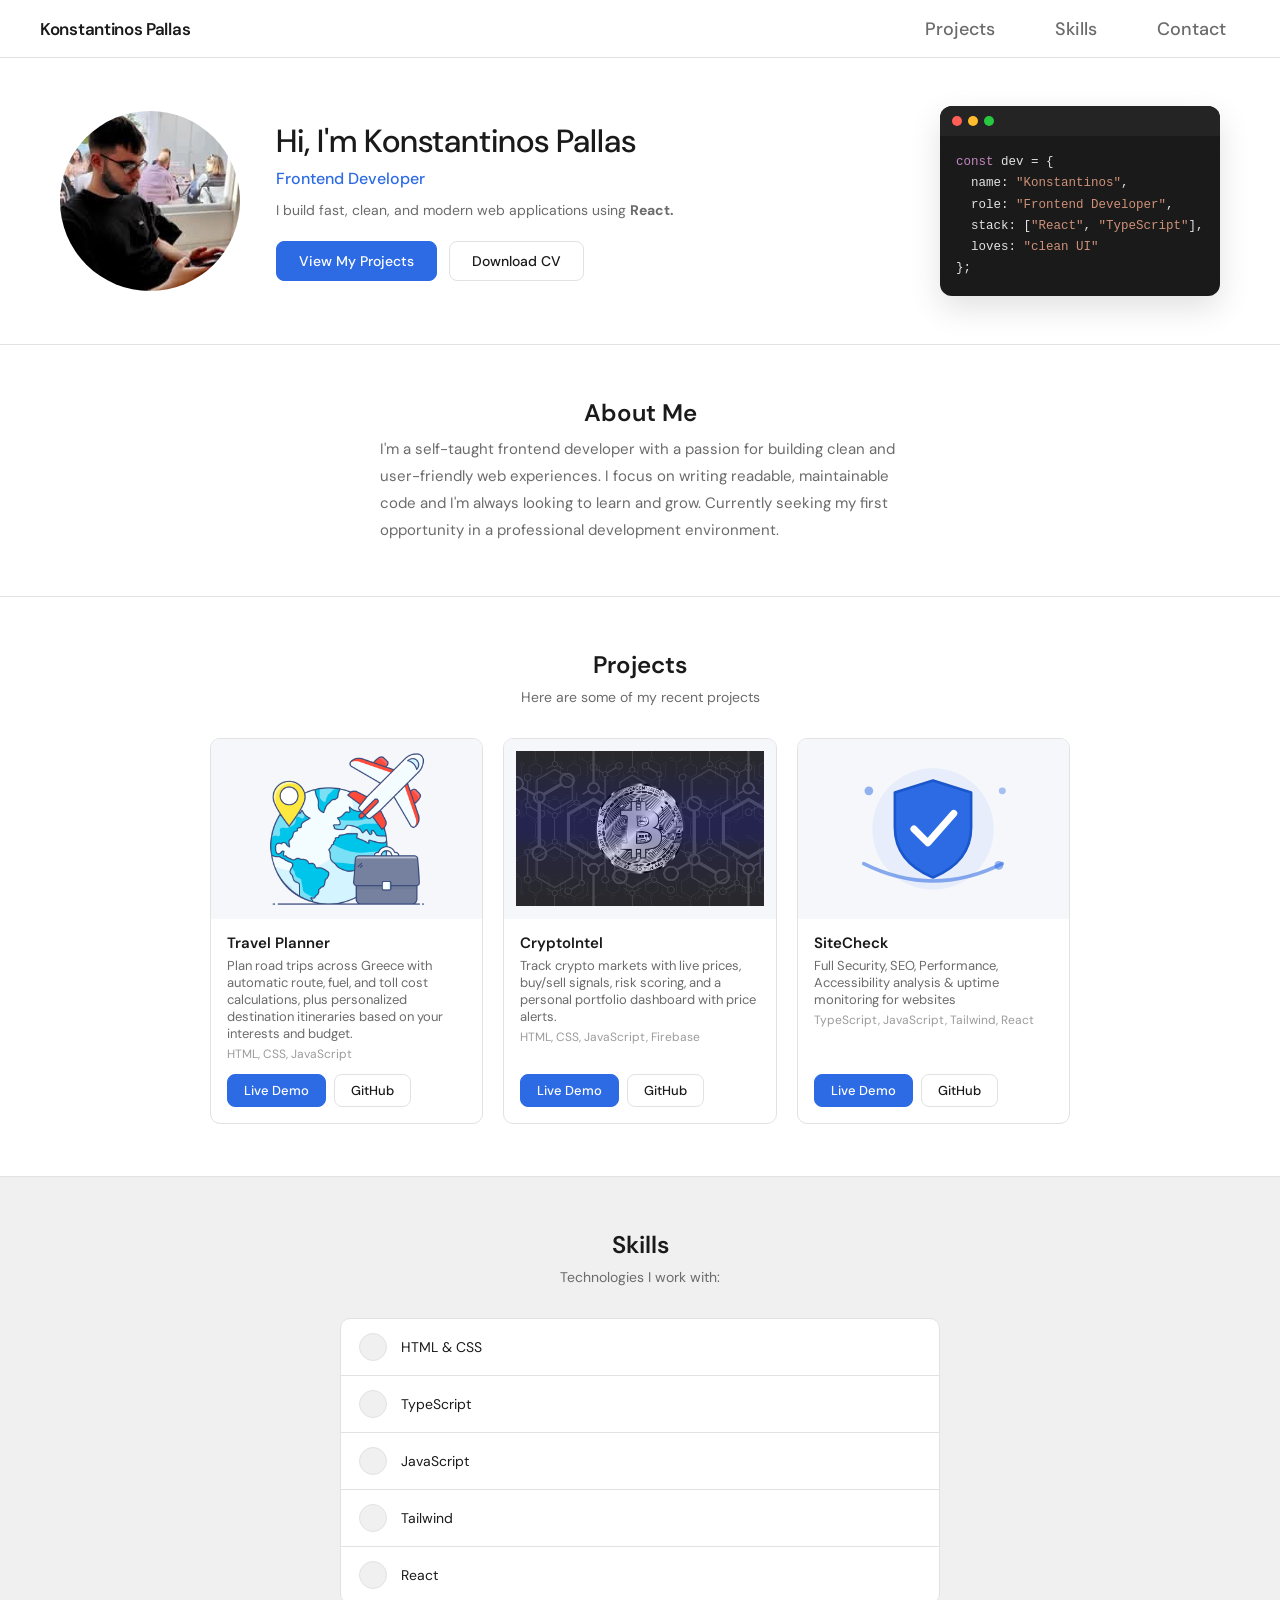
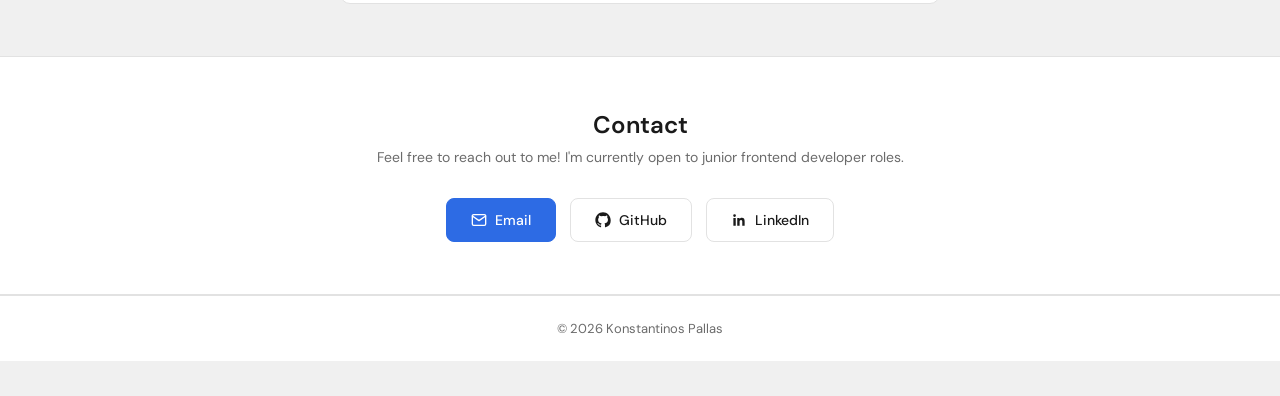
==== public/index.html @ 5efb4dac "Fill empty hero space, add contact icons, and polish copy - Add a decorative code-snippet card to ba" ====
<!DOCTYPE html>
<html lang="en">
<head>
    <meta charset="UTF-8">
    <meta name="viewport" content="width=device-width, initial-scale=1.0">
    <title>My Portfolio</title>
    <link rel="icon" type="image/png" href="favicon.png">
    <!-- Google tag (gtag.js) -->
    <script async src="https://www.googletagmanager.com/gtag/js?id=G-DTH28MSZ29"></script>
    <script>
      window.dataLayer = window.dataLayer || [];
      function gtag(){dataLayer.push(arguments);}
      gtag('js', new Date());
      gtag('config', 'G-DTH28MSZ29');
    </script>
    <link rel="preconnect" href="https://fonts.googleapis.com">
    <link href="https://fonts.googleapis.com/css2?family=DM+Sans:wght@400;500;600&display=swap" rel="stylesheet">
    <link rel="stylesheet" href="style.css" />
</head>
<body>

<nav>
    <div class="logo">Konstantinos Pallas</div>
    <ul>
        <li><a href="#projects">Projects</a></li>
        <li><a href="#skills">Skills</a></li>
        <li><a href="#contact">Contact</a></li>
    </ul>
</nav>

<div class="hero">
    
     <img src="profile.jpg" class="hero-avatar" alt="Konstantinos Pallas" style="object-fit: cover;">
    <div class="hero-text">
        <h1>Hi, I'm Konstantinos Pallas</h1>
        <p class="hero-role">Frontend Developer</p>
        <p class="hero-bio">I build fast, clean, and modern web applications using <strong>React.</strong></p>
        <div class="hero-btns">
            <a href="#projects" class="btn btn-primary">View My Projects</a>
            <a href="cv.html" target="_blank" class="btn btn-outline">Download CV</a>
        </div>
    </div>
    <div class="hero-decor">
        <div class="code-card">
            <div class="code-card-header">
                <span class="code-dot red"></span>
                <span class="code-dot yellow"></span>
                <span class="code-dot green"></span>
            </div>
            <pre class="code-card-body"><code><span class="tok-kw">const</span> dev = {
  name: <span class="tok-str">"Konstantinos"</span>,
  role: <span class="tok-str">"Frontend Developer"</span>,
  stack: [<span class="tok-str">"React"</span>, <span class="tok-str">"TypeScript"</span>],
  loves: <span class="tok-str">"clean UI"</span>
};</code></pre>
        </div>
    </div>
</div>

<section id="about">
    <h2>About Me</h2>
    <p>I'm a self-taught frontend developer with a passion for building clean and user-friendly web experiences. I focus on writing readable, maintainable code and I'm always looking to learn and grow. Currently seeking my first opportunity in a professional development environment.</p>
</section>

<section id="projects">
    <h2>Projects</h2>
    <p class="section-sub">Here are some of my recent projects</p>
    <div class="projects-grid">

        <div class="project-card">
            <img src="travel-planner.png" alt="Travel Planner" class="project-thumb">
            <div class="project-body">
                <h3>Travel Planner</h3>
                <p>Plan road trips across Greece with automatic route, fuel, and toll cost calculations, plus personalized destination itineraries based on your interests and budget.</p>
                <span>HTML, CSS, JavaScript</span>
                <div class="project-btns">
                    <a href="https://greek-travel-planner.netlify.app/" target="_blank" class="btn btn-primary">Live Demo</a>
                    <a href="https://github.com/Kostaspallas12/Greek-Travel-Planner" target="_blank" class="btn btn-outline">GitHub</a>
                </div>
            </div>
        </div>

        <div class="project-card">
            <img src="cryptoapp.jpg" alt="CryptoIntel" class="project-thumb">
            <div class="project-body">
                <h3>CryptoIntel</h3>
                <p>Track crypto markets with live prices, buy/sell signals, risk scoring, and a personal portfolio dashboard with price alerts.</p>
                <span>HTML, CSS, JavaScript, Firebase</span>
                <div class="project-btns">
                    <a href="https://cryptointel1.firebaseapp.com/" target="_blank" class="btn btn-primary">Live Demo</a>
                    <a href="https://github.com/Kostaspallas12/cryptoapp" target="_blank" class="btn btn-outline">GitHub</a>
                </div>
            </div>
        </div>

        <div class="project-card">
            <img src="sitecheck.svg" alt="SiteCheck" class="project-thumb">
            <div class="project-body">
                <h3>SiteCheck</h3>
                <p>Full Security, SEO, Performance, Accessibility analysis & uptime monitoring for websites</p>
                <span>TypeScript, JavaScript, Tailwind, React</span>
                <div class="project-btns">
                    <a href="https://sitecheck-gr-production.up.railway.app/" target="_blank" class="btn btn-primary">Live Demo</a>
                    <a href="https://github.com/Kostaspallas12/sitecheck-gr" target="_blank" class="btn btn-outline">GitHub</a>
                </div>
            </div>
        </div>

    </div>
</section>

<section id="skills">
    <h2>Skills</h2>
    <p class="section-sub">Technologies I work with:</p>
    <div class="resume-list">
        <div class="resume-item">
            <div class="resume-dot"></div>
            <p>HTML & CSS</p>
        </div>
        <div class="resume-item">
            <div class="resume-dot"></div>
            <p>TypeScript</p>
        </div>
        <div class="resume-item">
            <div class="resume-dot"></div>
            <p>JavaScript</p>
        </div>
        <div class="resume-item">
            <div class="resume-dot"></div>
            <p>Tailwind</p>
        </div>
        <div class="resume-item">
            <div class="resume-dot"></div>
            <p>React</p>
        </div>
    </div>
</section>

<section id="contact">
    <h2>Contact</h2>
    <p class="section-sub">Feel free to reach out to me! I'm currently open to junior frontend developer roles.</p>
    <div class="contact-links">
        <a href="mailto:Pallaskostas675@gmail.com" class="contact-btn contact-btn-primary">
            <svg viewBox="0 0 24 24" fill="none" stroke="currentColor" stroke-width="2" stroke-linecap="round" stroke-linejoin="round"><rect x="2" y="4" width="20" height="16" rx="2"></rect><polyline points="22,6 12,13 2,6"></polyline></svg>
            Email
        </a>
        <a href="https://github.com/Kostaspallas12" target="_blank" class="contact-btn">
            <svg viewBox="0 0 24 24" fill="currentColor"><path d="M12 .5C5.73.5.5 5.73.5 12c0 5.09 3.29 9.4 7.86 10.93.58.11.79-.25.79-.56 0-.27-.01-1.17-.02-2.12-3.2.7-3.88-1.36-3.88-1.36-.53-1.34-1.29-1.7-1.29-1.7-1.05-.72.08-.71.08-.71 1.17.08 1.78 1.2 1.78 1.2 1.03 1.77 2.71 1.26 3.37.96.1-.75.4-1.26.73-1.55-2.55-.29-5.23-1.28-5.23-5.68 0-1.25.45-2.28 1.19-3.08-.12-.29-.52-1.46.11-3.05 0 0 .97-.31 3.18 1.18a11.06 11.06 0 0 1 2.9-.39c.98 0 1.97.13 2.9.39 2.2-1.49 3.17-1.18 3.17-1.18.63 1.59.23 2.76.11 3.05.74.8 1.19 1.83 1.19 3.08 0 4.41-2.69 5.38-5.25 5.67.41.36.78 1.06.78 2.15 0 1.55-.01 2.8-.01 3.18 0 .31.21.68.8.56A10.52 10.52 0 0 0 23.5 12c0-6.27-5.23-11.5-11.5-11.5z"></path></svg>
            GitHub
        </a>
        <a href="https://www.linkedin.com/in/kwstas-pallas-05b54b203/" target="_blank" class="contact-btn">
            <svg viewBox="0 0 24 24" fill="currentColor"><path d="M20.45 20.45h-3.55v-5.57c0-1.33-.02-3.03-1.85-3.03-1.85 0-2.14 1.45-2.14 2.94v5.66H9.36V9h3.41v1.56h.05c.47-.9 1.63-1.85 3.36-1.85 3.6 0 4.27 2.37 4.27 5.45v6.29zM5.34 7.43a2.06 2.06 0 1 1 0-4.12 2.06 2.06 0 0 1 0 4.12zM7.12 20.45H3.56V9h3.56v11.45z"></path></svg>
            LinkedIn
        </a>
    </div>
</section>

<footer>
    <p>© 2026 Konstantinos Pallas</p>
</footer>

</body>
</html>
---- public/style.css ----
* {
    margin: 0;
    padding: 0;
    box-sizing: border-box;
}

body {
    font-family: 'DM Sans', sans-serif;
    background-color: #f0f0f0;
    color: #1a1a1a;
    overflow-x: hidden;
}

html {
    scroll-behavior: smooth;
}

nav {
    background: #ffffff;
    border-bottom: 1px solid #e2e2e2;
    padding: 0 40px;
    height: 58px;
    display: flex;
    align-items: center;
    justify-content: space-between;
    position: sticky;
    top: 0;
    z-index: 100;
}

nav .logo {
    font-size: 17px;
    font-weight: 600;
    color: #1a1a1a;
    letter-spacing: -0.3px;
}

nav ul {
    list-style: none;
    display: flex;
    gap: 32px;
}

nav ul a {
    text-decoration: none;
    color: #6b6b6b;
    font-size: 18px;
    font-weight: 500;
    padding: 6px 14px;
    border-radius: 20px;
    transition: background 0.2s, color 0.2s;
}

nav ul a:hover {
    background: #f0f0f0;
    color: #1a1a1a;
}

.hero {
    background: #ffffff;
    border-bottom: 1px solid #e2e2e2;
    padding: 48px 60px;
    display: flex;
    align-items: center;
    gap: 36px;
}

.hero-avatar {
    width: 180px;
    height: 180px;
    border-radius: 50%;
    background: #c9d6e3;
    display: flex;
    align-items: center;
    justify-content: center;
    font-size: 45px;
    font-weight: 600;
    color: #ffffff;
    flex-shrink: 0;
}

.hero-text {
    min-width: 0;
    flex: 1;
}

.hero-decor {
    flex-shrink: 0;
}

.code-card {
    width: 280px;
    background: #1a1a1a;
    border-radius: 12px;
    overflow: hidden;
    box-shadow: 0 12px 32px rgba(0, 0, 0, 0.12);
}

.code-card-header {
    display: flex;
    gap: 6px;
    padding: 10px 12px;
    background: #242424;
}

.code-dot {
    width: 10px;
    height: 10px;
    border-radius: 50%;
}

.code-dot.red { background: #ff5f57; }
.code-dot.yellow { background: #febc2e; }
.code-dot.green { background: #28c840; }

.code-card-body {
    margin: 0;
    padding: 16px;
    font-family: 'Courier New', monospace;
    font-size: 12.5px;
    line-height: 1.7;
    color: #e2e2e2;
    white-space: pre-wrap;
}

.code-card-body .tok-kw { color: #c586c0; }
.code-card-body .tok-str { color: #ce9178; }

.hero-text h1 {
    font-size: 32px;
    font-weight: 500;
    margin-bottom: 6px;
}

.hero-role {
    color: #2d6be4;
    font-size: 16px;
    font-weight: 500;
    margin-bottom: 12px;
}

.hero-bio {
    color: #6b6b6b;
    font-size: 14px;
    margin-bottom: 22px;
}

.hero-btns {
    display: flex;
    gap: 12px;
    flex-wrap: wrap;
}

.btn {
    display: inline-block;
    padding: 10px 22px;
    border-radius: 8px;
    font-size: 14px;
    font-weight: 500;
    text-decoration: none;
    cursor: pointer;
}

.btn-primary {
    background: #2d6be4;
    color: #ffffff;
    border: 1.5px solid #2d6be4;
}

.btn-primary:hover {
    background: #1a56cc;
}

.btn-outline {
    background: transparent;
    color: #1a1a1a;
    border: 1.5px solid #e2e2e2;
}

.btn-outline:hover {
    border-color: #b0b0b0;
}

section {
    width: 100%;
    padding: 52px 40px;
}

section h2 {
    font-size: 24px;
    font-weight: 600;
    text-align: center;
    margin-bottom: 8px;
}

#about {
    background: #ffffff;
    border-bottom: 1px solid #e2e2e2;
}

#about p {
    text-align: left;
    color: #6b6b6b;
    font-size: 15px;
    line-height: 1.8;
    max-width: 520px;
    margin: 0 auto;
}

#projects {
    background: #ffffff;
    border-bottom: 1px solid #e2e2e2;
}

.section-sub {
    text-align: center;
    color: #6b6b6b;
    font-size: 14px;
    margin-bottom: 32px;
}

.projects-grid {
    display: grid;
    grid-template-columns: repeat(3, 1fr);
    gap: 20px;
    max-width: 860px;
    margin: 0 auto;
}

.project-card {
    border: 1px solid #e2e2e2;
    border-radius: 10px;
    overflow: hidden;
    transition: transform 0.2s, box-shadow 0.2s;
    display: flex;
    flex-direction: column;
}

.project-card:hover {
    transform: translateY(-4px);
    box-shadow: 0 8px 24px rgba(0, 0, 0, 0.08);
}

.project-thumb {
    width: 100%;
    height: 180px;
    object-fit: contain;
    background: #f5f7fa;
    display: block;
    padding: 12px;
}

.project-body {
    padding: 14px 16px 16px;
    display: flex;
    flex-direction: column;
    flex-grow: 1;
}

.project-body h3 {
    font-size: 15px;
    font-weight: 600;
    margin-bottom: 4px;
}

.project-body p {
    font-size: 13px;
    color: #6b6b6b;
    margin-bottom: 4px;
}

.project-body span {
    font-size: 12px;
    color: #9b9b9b;
    display: block;
    margin-bottom: 12px;
}

.project-btns {
    display: flex;
    gap: 8px;
    margin-top: auto;
}

.project-btns .btn {
    padding: 7px 16px;
    font-size: 13px;
}

#skills {
    background: #f0f0f0;
    border-bottom: 1px solid #e2e2e2;
}

.resume-list {
    max-width: 600px;
    margin: 0 auto;
    background: #ffffff;
    border: 1px solid #e2e2e2;
    border-radius: 10px;
    overflow: hidden;
}

.resume-item {
    display: flex;
    align-items: center;
    gap: 14px;
    padding: 14px 18px;
    border-bottom: 1px solid #e2e2e2;
}

.resume-item:last-child {
    border-bottom: none;
}

.resume-dot {
    width: 28px;
    height: 28px;
    border-radius: 50%;
    background: #f0f0f0;
    border: 1px solid #e2e2e2;
    flex-shrink: 0;
}

.resume-item p {
    font-size: 14px;
    color: #1a1a1a;
}

#contact {
    background: #ffffff;
    border-bottom: 1px solid #e2e2e2;
}

.contact-links {
    display: flex;
    gap: 14px;
    justify-content: center;
    flex-wrap: wrap;
}

.contact-btn {
    display: inline-flex;
    align-items: center;
    gap: 8px;
    padding: 12px 24px;
    background: #ffffff;
    border: 1px solid #e2e2e2;
    border-radius: 8px;
    font-size: 14px;
    font-weight: 500;
    text-decoration: none;
    color: #1a1a1a;
}

.contact-btn svg {
    width: 16px;
    height: 16px;
    flex-shrink: 0;
}

.contact-btn:hover {
    border-color: #b0b0b0;
}

.contact-btn-primary {
    background: #2d6be4;
    border-color: #2d6be4;
    color: #ffffff;
}

.contact-btn-primary:hover {
    background: #1a56cc;
    border-color: #1a56cc;
}

footer {
    text-align: center;
    padding: 24px;
    color: #6b6b6b;
    font-size: 13px;
    border-top: 1px solid #e2e2e2;
    background: #ffffff;
}

/* ── RESPONSIVE ── */
@media (max-width: 768px) {

    nav {
        padding: 10px 16px;
        height: auto;
        min-height: 58px;
        flex-wrap: wrap;
        gap: 6px;
    }

    nav .logo {
        font-size: 14px;
    }

    nav ul {
        gap: 2px;
    }

    nav ul a {
        font-size: 13px;
        padding: 5px 8px;
    }

    .hero {
        flex-direction: column;
        align-items: flex-start;
        padding: 28px 20px;
        gap: 16px;
        width: 100%;
    }

    .hero-avatar {
        width: 80px;
        height: 80px;
        font-size: 24px;
    }

    .hero-text {
        width: 100%;
        min-width: 0;
    }

    .hero-decor {
        display: none;
    }

    .hero-text h1 {
        font-size: 22px;
        word-break: break-word;
    }

    .hero-role {
        font-size: 14px;
    }

    .hero-bio {
        font-size: 13px;
    }

    .hero-btns {
        flex-direction: column;
        gap: 10px;
        width: 100%;
    }

    .btn {
        text-align: center;
        width: 100%;
    }

    section {
        padding: 36px 20px;
    }

    #about p {
        text-align: left;
    }

    .projects-grid {
        grid-template-columns: 1fr;
        width: 100%;
    }

    .project-card {
        width: 100%;
    }

    .contact-links {
        flex-direction: column;
        align-items: stretch;
    }

    .contact-btn {
        text-align: center;
    }
}
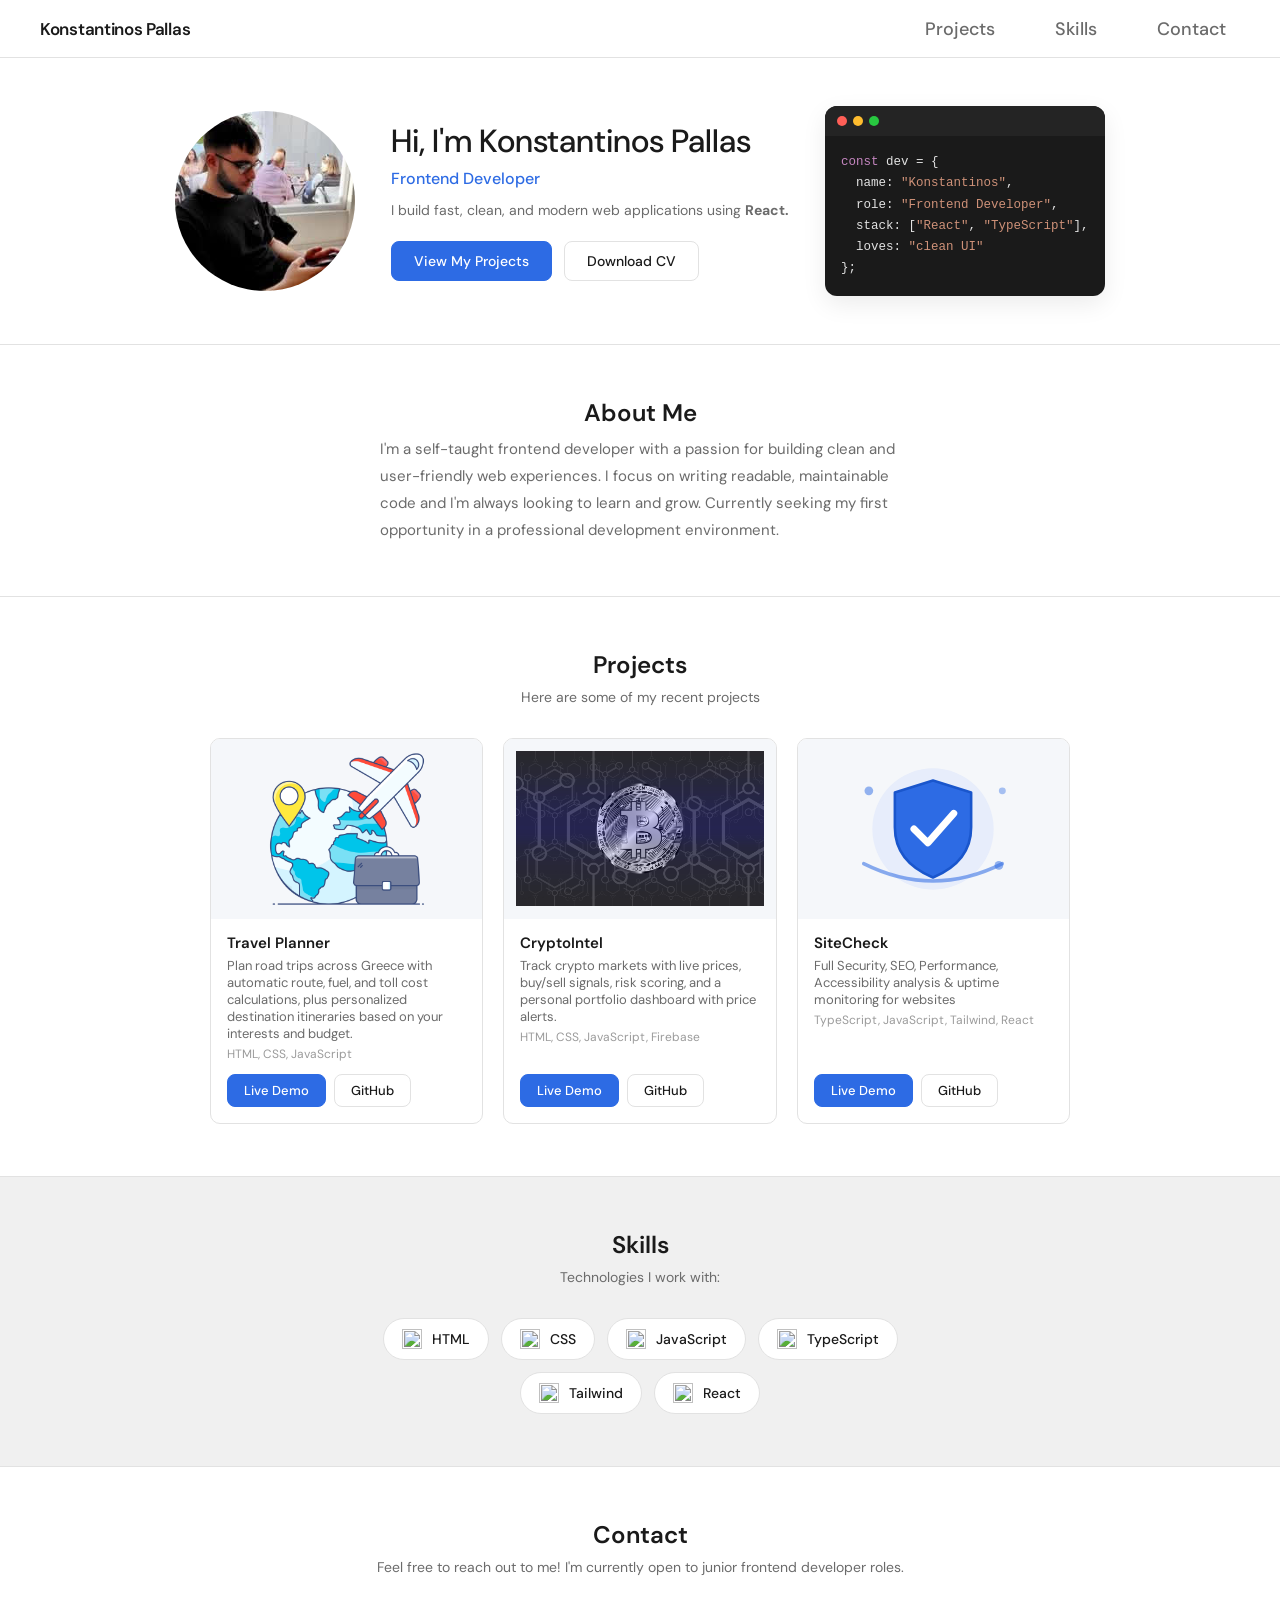
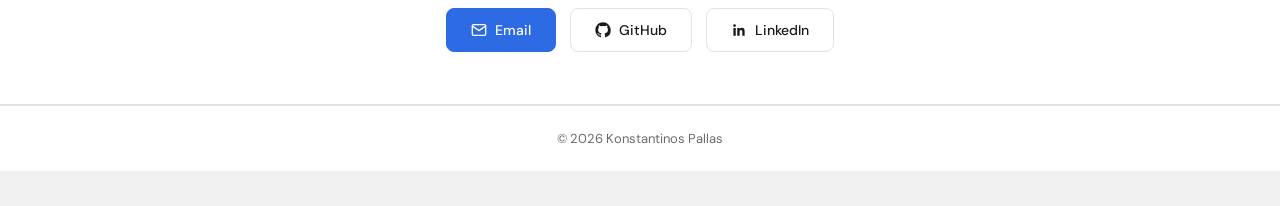
==== commit 68b6a309: "Replace skills list with icon badges Swap the vertical list of empty grey dots for horizontal pill b" ====
--- a/public/index.html
+++ b/public/index.html
@@ -112,26 +112,30 @@
 <section id="skills">
     <h2>Skills</h2>
     <p class="section-sub">Technologies I work with:</p>
-    <div class="resume-list">
-        <div class="resume-item">
-            <div class="resume-dot"></div>
-            <p>HTML & CSS</p>
+    <div class="skills-badges">
+        <div class="skill-badge">
+            <img src="https://cdn.jsdelivr.net/gh/devicons/devicon/icons/html5/html5-original.svg" alt="" loading="lazy">
+            <span>HTML</span>
         </div>
-        <div class="resume-item">
-            <div class="resume-dot"></div>
-            <p>TypeScript</p>
+        <div class="skill-badge">
+            <img src="https://cdn.jsdelivr.net/gh/devicons/devicon/icons/css3/css3-original.svg" alt="" loading="lazy">
+            <span>CSS</span>
         </div>
-        <div class="resume-item">
-            <div class="resume-dot"></div>
-            <p>JavaScript</p>
+        <div class="skill-badge">
+            <img src="https://cdn.jsdelivr.net/gh/devicons/devicon/icons/javascript/javascript-original.svg" alt="" loading="lazy">
+            <span>JavaScript</span>
         </div>
-        <div class="resume-item">
-            <div class="resume-dot"></div>
-            <p>Tailwind</p>
+        <div class="skill-badge">
+            <img src="https://cdn.jsdelivr.net/gh/devicons/devicon/icons/typescript/typescript-original.svg" alt="" loading="lazy">
+            <span>TypeScript</span>
         </div>
-        <div class="resume-item">
-            <div class="resume-dot"></div>
-            <p>React</p>
+        <div class="skill-badge">
+            <img src="https://cdn.jsdelivr.net/gh/devicons/devicon/icons/tailwindcss/tailwindcss-original.svg" alt="" loading="lazy">
+            <span>Tailwind</span>
+        </div>
+        <div class="skill-badge">
+            <img src="https://cdn.jsdelivr.net/gh/devicons/devicon/icons/react/react-original.svg" alt="" loading="lazy">
+            <span>React</span>
         </div>
     </div>
 </section>
--- a/public/style.css
+++ b/public/style.css
@@ -62,6 +62,7 @@
     padding: 48px 60px;
     display: flex;
     align-items: center;
+    justify-content: center;
     gap: 36px;
 }
 
@@ -81,11 +82,12 @@
 
 .hero-text {
     min-width: 0;
-    flex: 1;
+    max-width: 440px;
 }
 
 .hero-decor {
     flex-shrink: 0;
+    align-self: center;
 }
 
 .code-card {
@@ -93,7 +95,13 @@
     background: #1a1a1a;
     border-radius: 12px;
     overflow: hidden;
-    box-shadow: 0 12px 32px rgba(0, 0, 0, 0.12);
+    box-shadow: 0 8px 24px rgba(0, 0, 0, 0.08);
+    transition: transform 0.3s ease, box-shadow 0.3s ease;
+}
+
+.code-card:hover {
+    transform: translateY(-4px) rotate(-1deg);
+    box-shadow: 0 16px 32px rgba(0, 0, 0, 0.14);
 }
 
 .code-card-header {
@@ -292,39 +300,39 @@
     border-bottom: 1px solid #e2e2e2;
 }
 
-.resume-list {
-    max-width: 600px;
+.skills-badges {
+    display: flex;
+    flex-wrap: wrap;
+    justify-content: center;
+    gap: 12px;
+    max-width: 640px;
     margin: 0 auto;
+}
+
+.skill-badge {
+    display: flex;
+    align-items: center;
+    gap: 10px;
+    padding: 10px 18px;
     background: #ffffff;
     border: 1px solid #e2e2e2;
-    border-radius: 10px;
-    overflow: hidden;
-}
-
-.resume-item {
-    display: flex;
-    align-items: center;
-    gap: 14px;
-    padding: 14px 18px;
-    border-bottom: 1px solid #e2e2e2;
-}
-
-.resume-item:last-child {
-    border-bottom: none;
-}
-
-.resume-dot {
-    width: 28px;
-    height: 28px;
-    border-radius: 50%;
-    background: #f0f0f0;
-    border: 1px solid #e2e2e2;
+    border-radius: 999px;
+    font-size: 14px;
+    font-weight: 500;
+    color: #1a1a1a;
+    transition: transform 0.2s ease, box-shadow 0.2s ease, border-color 0.2s ease;
+}
+
+.skill-badge:hover {
+    transform: translateY(-2px);
+    box-shadow: 0 6px 16px rgba(0, 0, 0, 0.08);
+    border-color: #b0b0b0;
+}
+
+.skill-badge img {
+    width: 20px;
+    height: 20px;
     flex-shrink: 0;
-}
-
-.resume-item p {
-    font-size: 14px;
-    color: #1a1a1a;
 }
 
 #contact {
@@ -424,6 +432,7 @@
     .hero-text {
         width: 100%;
         min-width: 0;
+        max-width: none;
     }
 
     .hero-decor {
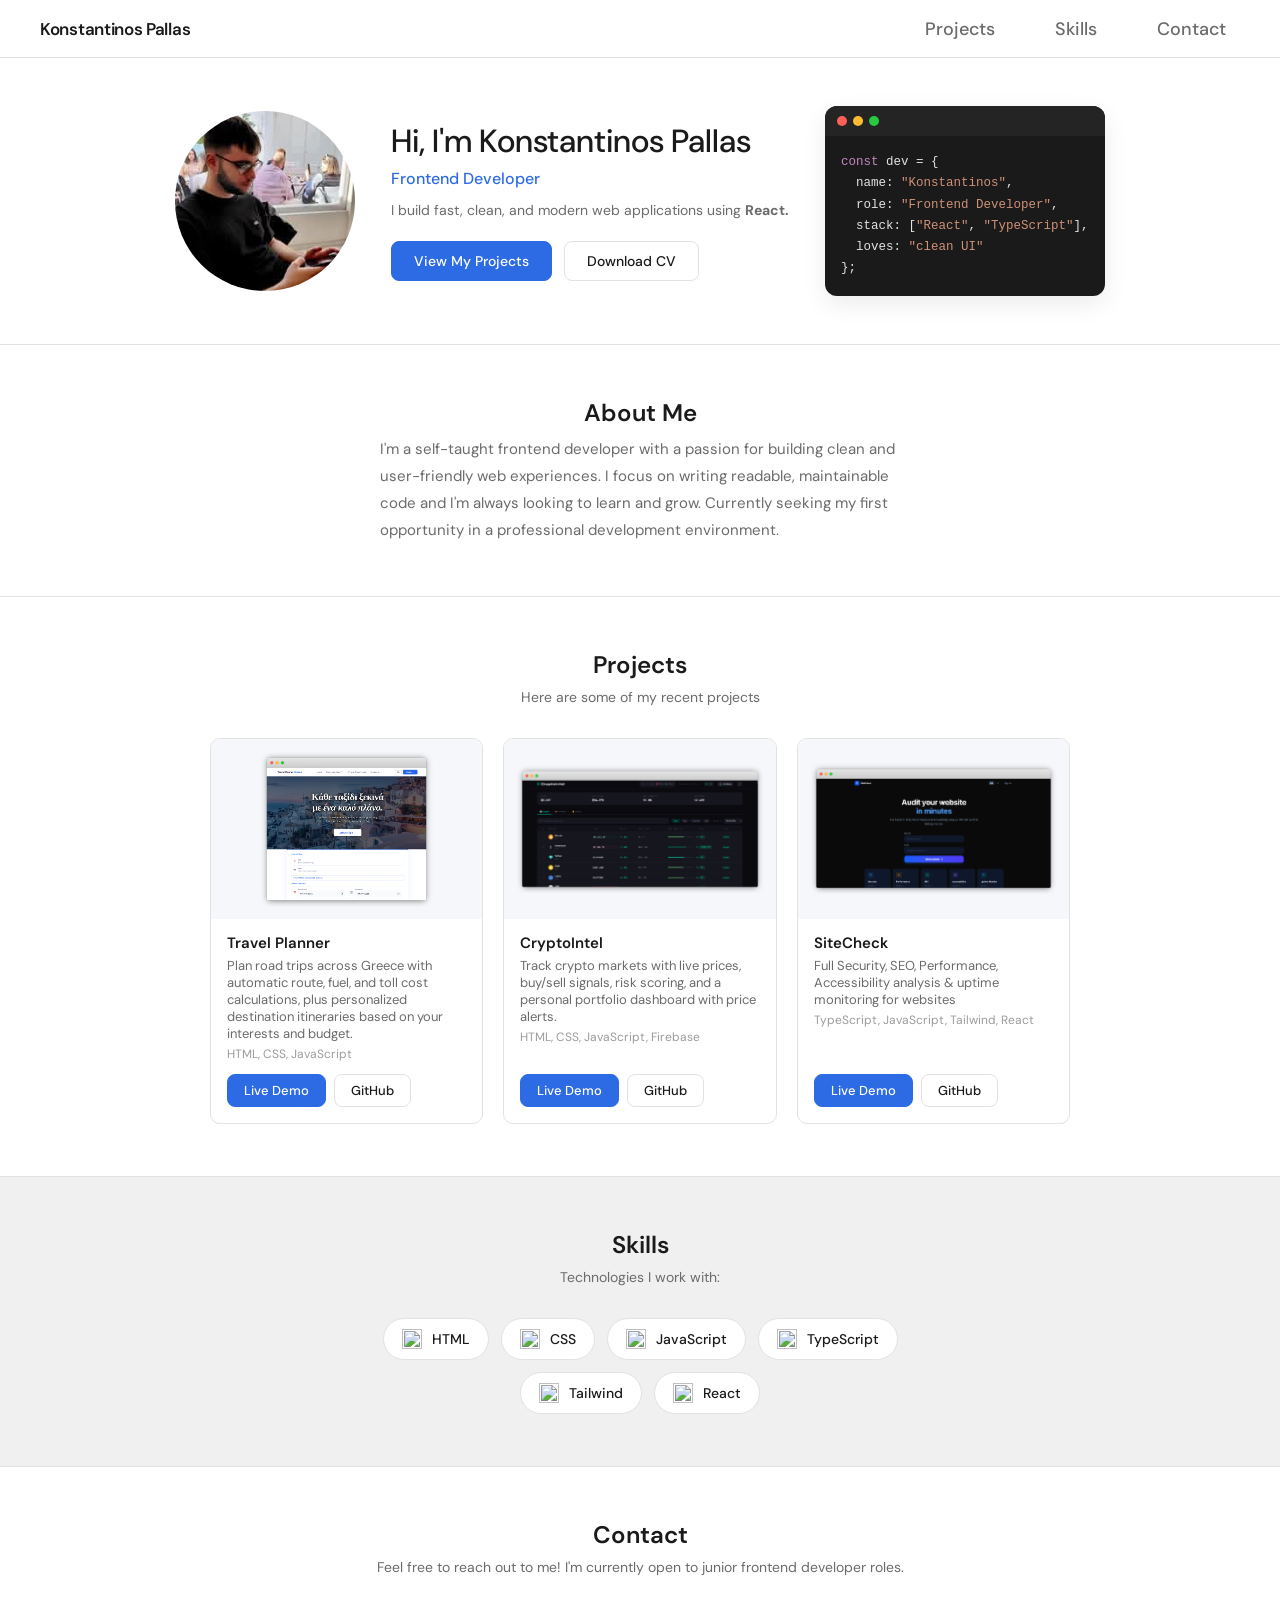
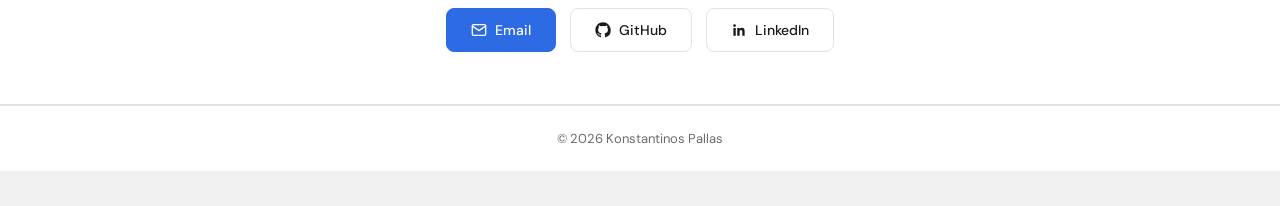
==== commit f7d28e71: "Replace project thumbnails with real screenshots Swap the placeholder icons for actual screenshots o" ====
--- a/public/index.html
+++ b/public/index.html
@@ -81,7 +81,7 @@
         </div>
 
         <div class="project-card">
-            <img src="cryptoapp.jpg" alt="CryptoIntel" class="project-thumb">
+            <img src="cryptoapp.png" alt="CryptoIntel" class="project-thumb">
             <div class="project-body">
                 <h3>CryptoIntel</h3>
                 <p>Track crypto markets with live prices, buy/sell signals, risk scoring, and a personal portfolio dashboard with price alerts.</p>
@@ -94,7 +94,7 @@
         </div>
 
         <div class="project-card">
-            <img src="sitecheck.svg" alt="SiteCheck" class="project-thumb">
+            <img src="sitecheck.png" alt="SiteCheck" class="project-thumb">
             <div class="project-body">
                 <h3>SiteCheck</h3>
                 <p>Full Security, SEO, Performance, Accessibility analysis & uptime monitoring for websites</p>
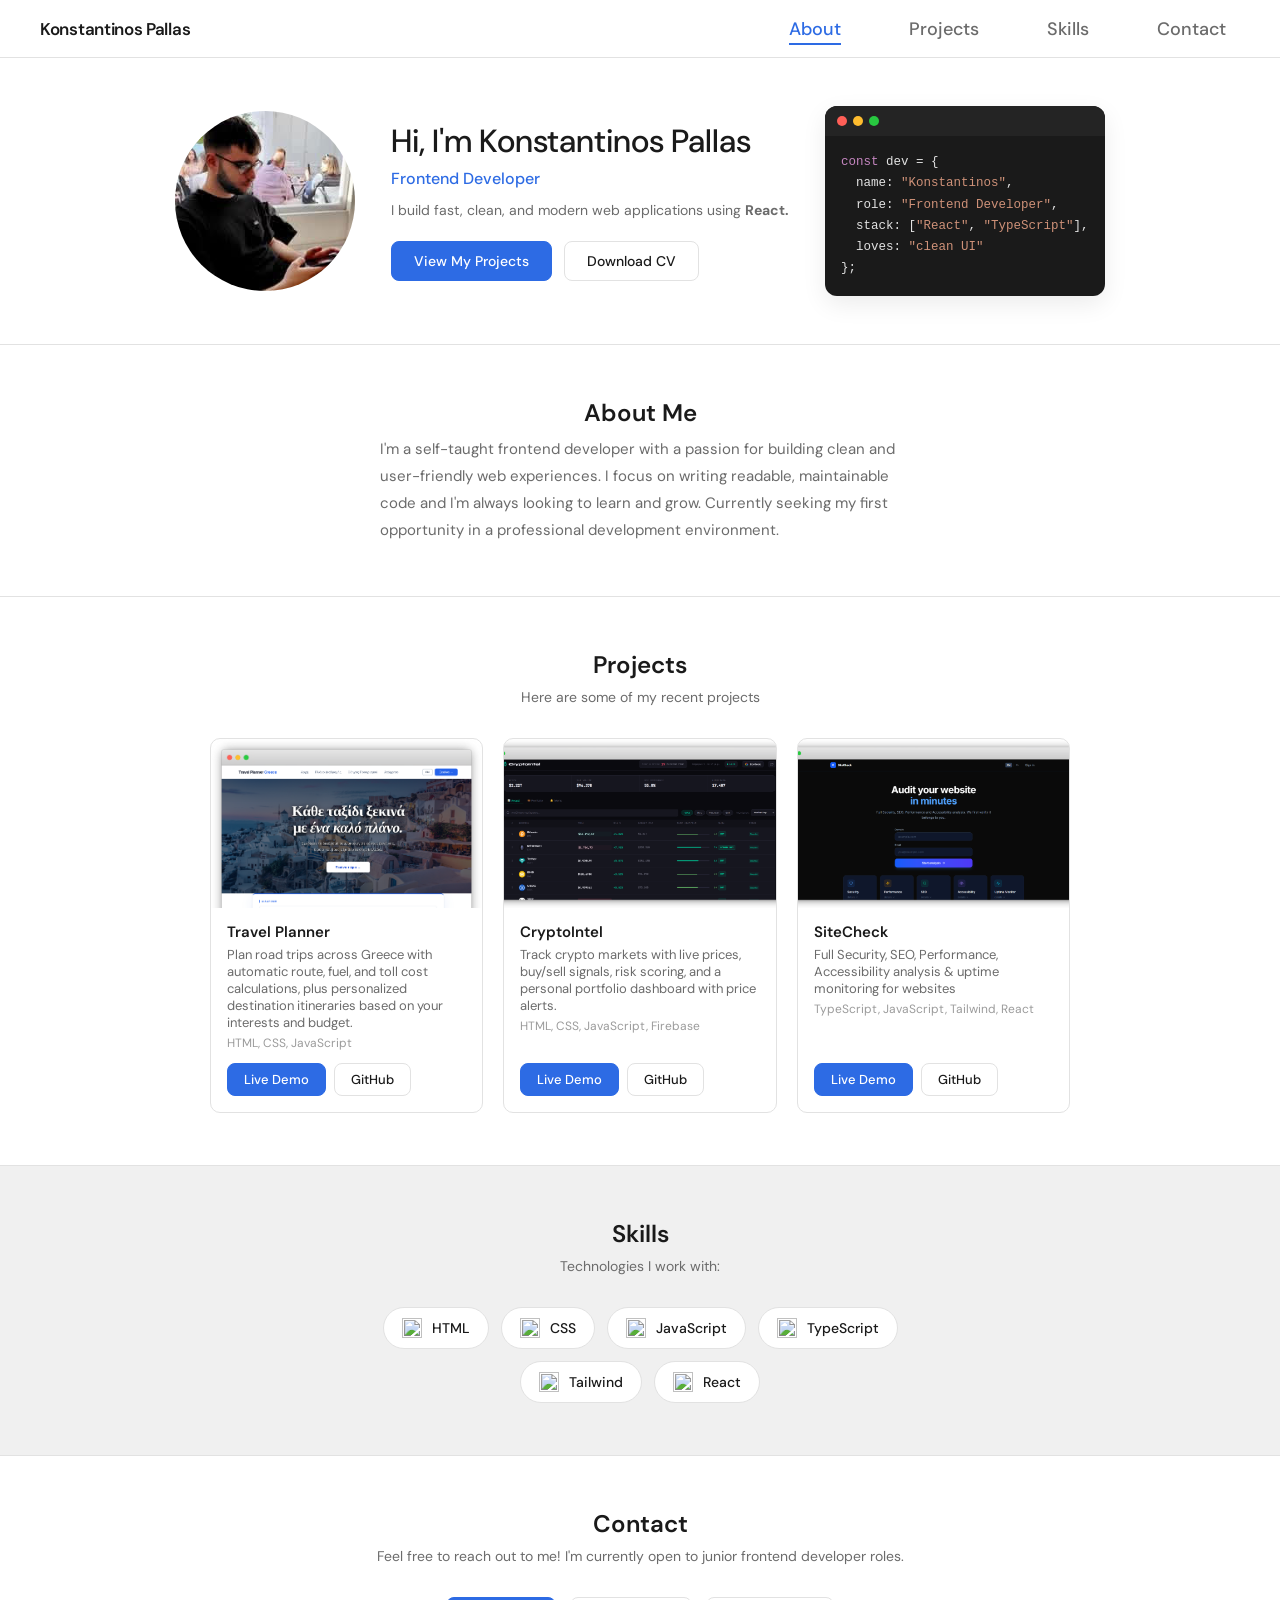
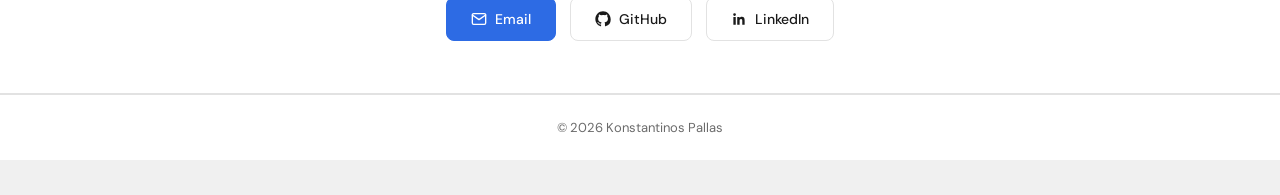
==== commit 7dad8ae2: "Improve nav bar: About link, hover/active states, scroll-spy - Add an "About" link before Projects, " ====
--- a/public/index.html
+++ b/public/index.html
@@ -20,8 +20,9 @@
 <body>
 
 <nav>
-    <div class="logo">Konstantinos Pallas</div>
+    <div class="logo" id="logo-link">Konstantinos Pallas</div>
     <ul>
+        <li><a href="#about">About</a></li>
         <li><a href="#projects">Projects</a></li>
         <li><a href="#skills">Skills</a></li>
         <li><a href="#contact">Contact</a></li>
@@ -163,5 +164,29 @@
     <p>© 2026 Konstantinos Pallas</p>
 </footer>
 
+<script>
+    document.getElementById('logo-link').addEventListener('click', () => {
+        window.scrollTo({ top: 0, behavior: 'smooth' });
+    });
+
+    const navLinks = document.querySelectorAll('nav ul a[href^="#"]');
+    const sections = Array.from(navLinks)
+        .map(link => document.querySelector(link.getAttribute('href')))
+        .filter(Boolean);
+
+    const spyObserver = new IntersectionObserver((entries) => {
+        entries.forEach(entry => {
+            if (entry.isIntersecting) {
+                const id = entry.target.getAttribute('id');
+                navLinks.forEach(link => {
+                    link.classList.toggle('active', link.getAttribute('href') === '#' + id);
+                });
+            }
+        });
+    }, { rootMargin: '-40% 0px -55% 0px', threshold: 0 });
+
+    sections.forEach(section => spyObserver.observe(section));
+</script>
+
 </body>
 </html>
--- a/public/style.css
+++ b/public/style.css
@@ -33,27 +33,47 @@
     font-weight: 600;
     color: #1a1a1a;
     letter-spacing: -0.3px;
+    cursor: pointer;
 }
 
 nav ul {
     list-style: none;
     display: flex;
-    gap: 32px;
+    gap: 40px;
 }
 
 nav ul a {
+    position: relative;
     text-decoration: none;
     color: #6b6b6b;
     font-size: 18px;
     font-weight: 500;
     padding: 6px 14px;
     border-radius: 20px;
-    transition: background 0.2s, color 0.2s;
-}
-
-nav ul a:hover {
-    background: #f0f0f0;
-    color: #1a1a1a;
+    transition: color 0.2s ease;
+}
+
+nav ul a::after {
+    content: "";
+    position: absolute;
+    left: 14px;
+    right: 14px;
+    bottom: 2px;
+    height: 2px;
+    background: #2d6be4;
+    transform: scaleX(0);
+    transform-origin: left;
+    transition: transform 0.2s ease;
+}
+
+nav ul a:hover,
+nav ul a.active {
+    color: #2d6be4;
+}
+
+nav ul a:hover::after,
+nav ul a.active::after {
+    transform: scaleX(1);
 }
 
 .hero {
@@ -251,11 +271,10 @@
 
 .project-thumb {
     width: 100%;
-    height: 180px;
-    object-fit: contain;
-    background: #f5f7fa;
+    aspect-ratio: 16 / 10;
+    object-fit: cover;
+    object-position: top;
     display: block;
-    padding: 12px;
 }
 
 .project-body {
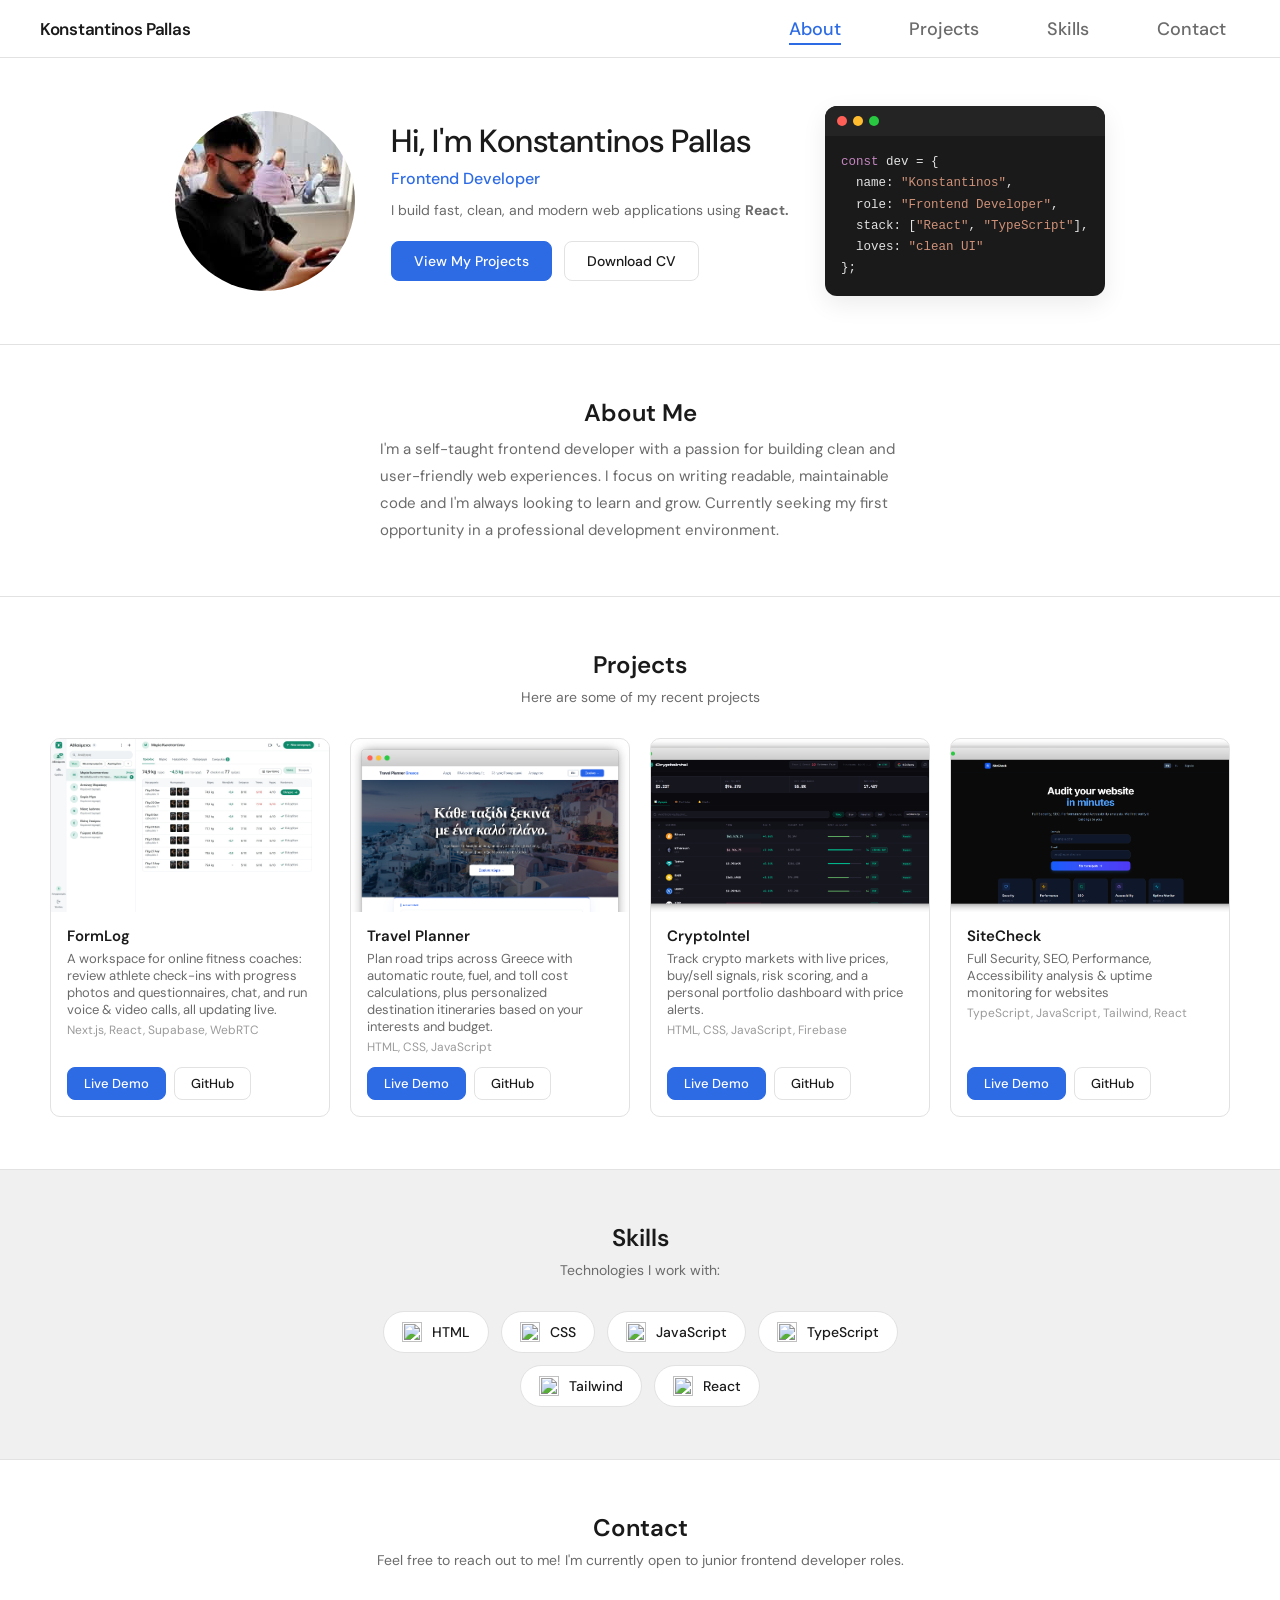
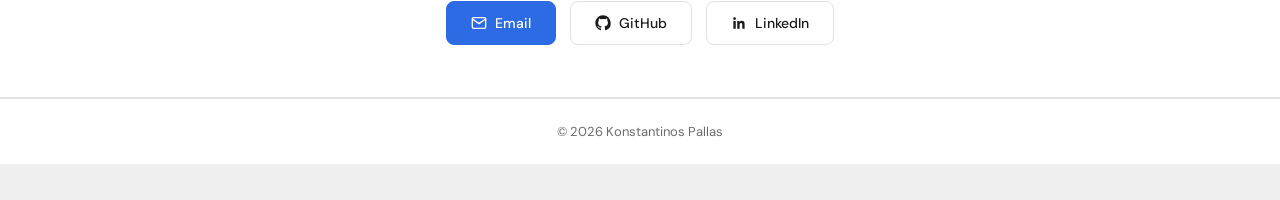
==== commit a64c26c6: "Add FormLog project and fit four project cards in one row Co-Authored-By: Claude Opus 5.5 <noreply@a" ====
--- a/public/index.html
+++ b/public/index.html
@@ -69,6 +69,19 @@
     <div class="projects-grid">
 
         <div class="project-card">
+            <img src="formlog.jpg" alt="FormLog" class="project-thumb">
+            <div class="project-body">
+                <h3>FormLog</h3>
+                <p>A workspace for online fitness coaches: review athlete check-ins with progress photos and questionnaires, chat, and run voice &amp; video calls, all updating live.</p>
+                <span>Next.js, React, Supabase, WebRTC</span>
+                <div class="project-btns">
+                    <a href="https://formlog-rust.vercel.app" target="_blank" class="btn btn-primary">Live Demo</a>
+                    <a href="https://github.com/Kostaspallas12/formlog-app" target="_blank" class="btn btn-outline">GitHub</a>
+                </div>
+            </div>
+        </div>
+
+        <div class="project-card">
             <img src="travel-planner.png" alt="Travel Planner" class="project-thumb">
             <div class="project-body">
                 <h3>Travel Planner</h3>
@@ -186,6 +199,14 @@
     }, { rootMargin: '-40% 0px -55% 0px', threshold: 0 });
 
     sections.forEach(section => spyObserver.observe(section));
+
+    const lastLink = navLinks[navLinks.length - 1];
+    window.addEventListener('scroll', () => {
+        const atBottom = window.innerHeight + Math.ceil(window.scrollY) >= document.documentElement.scrollHeight;
+        if (atBottom) {
+            navLinks.forEach(link => link.classList.toggle('active', link === lastLink));
+        }
+    }, { passive: true });
 </script>
 
 </body>
--- a/public/style.css
+++ b/public/style.css
@@ -249,10 +249,17 @@
 
 .projects-grid {
     display: grid;
-    grid-template-columns: repeat(3, 1fr);
+    grid-template-columns: repeat(4, 1fr);
     gap: 20px;
-    max-width: 860px;
+    max-width: 1180px;
     margin: 0 auto;
+}
+
+@media (max-width: 1100px) {
+    .projects-grid {
+        grid-template-columns: repeat(2, 1fr);
+        max-width: 860px;
+    }
 }
 
 .project-card {
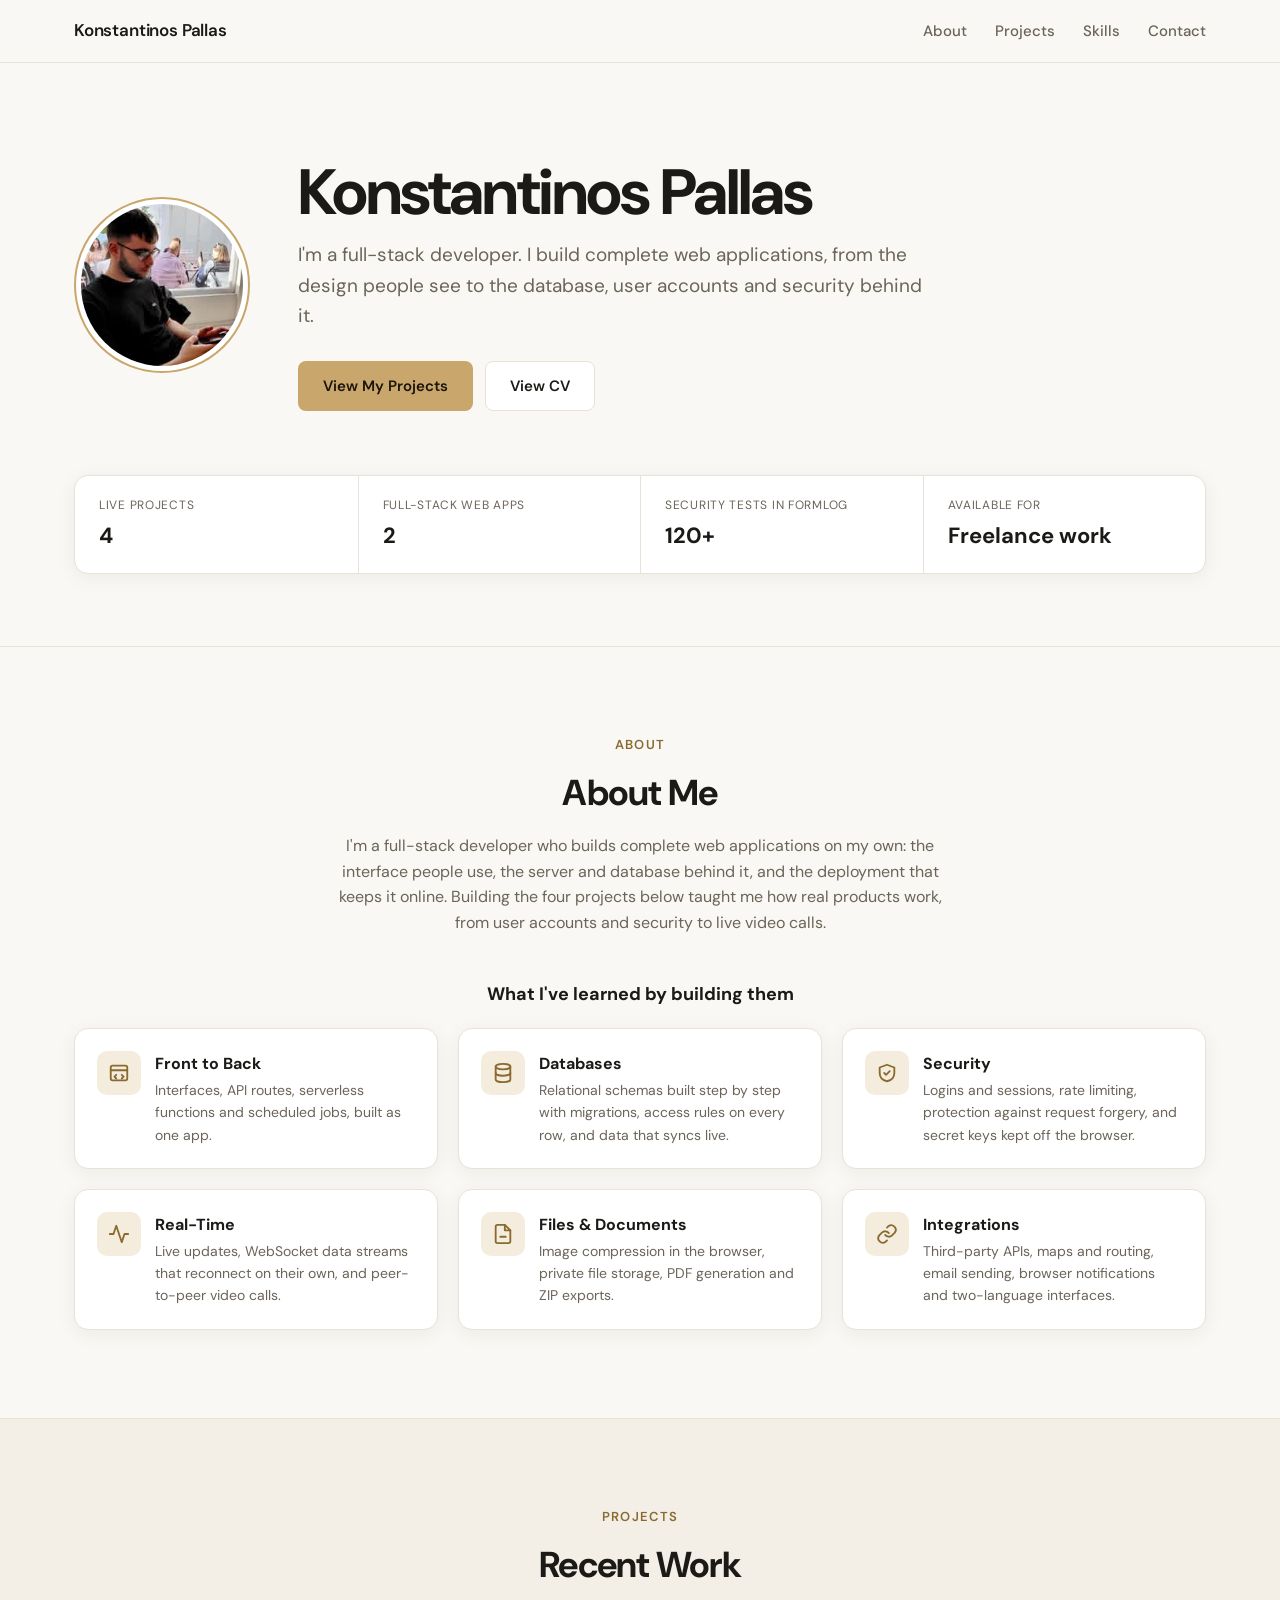
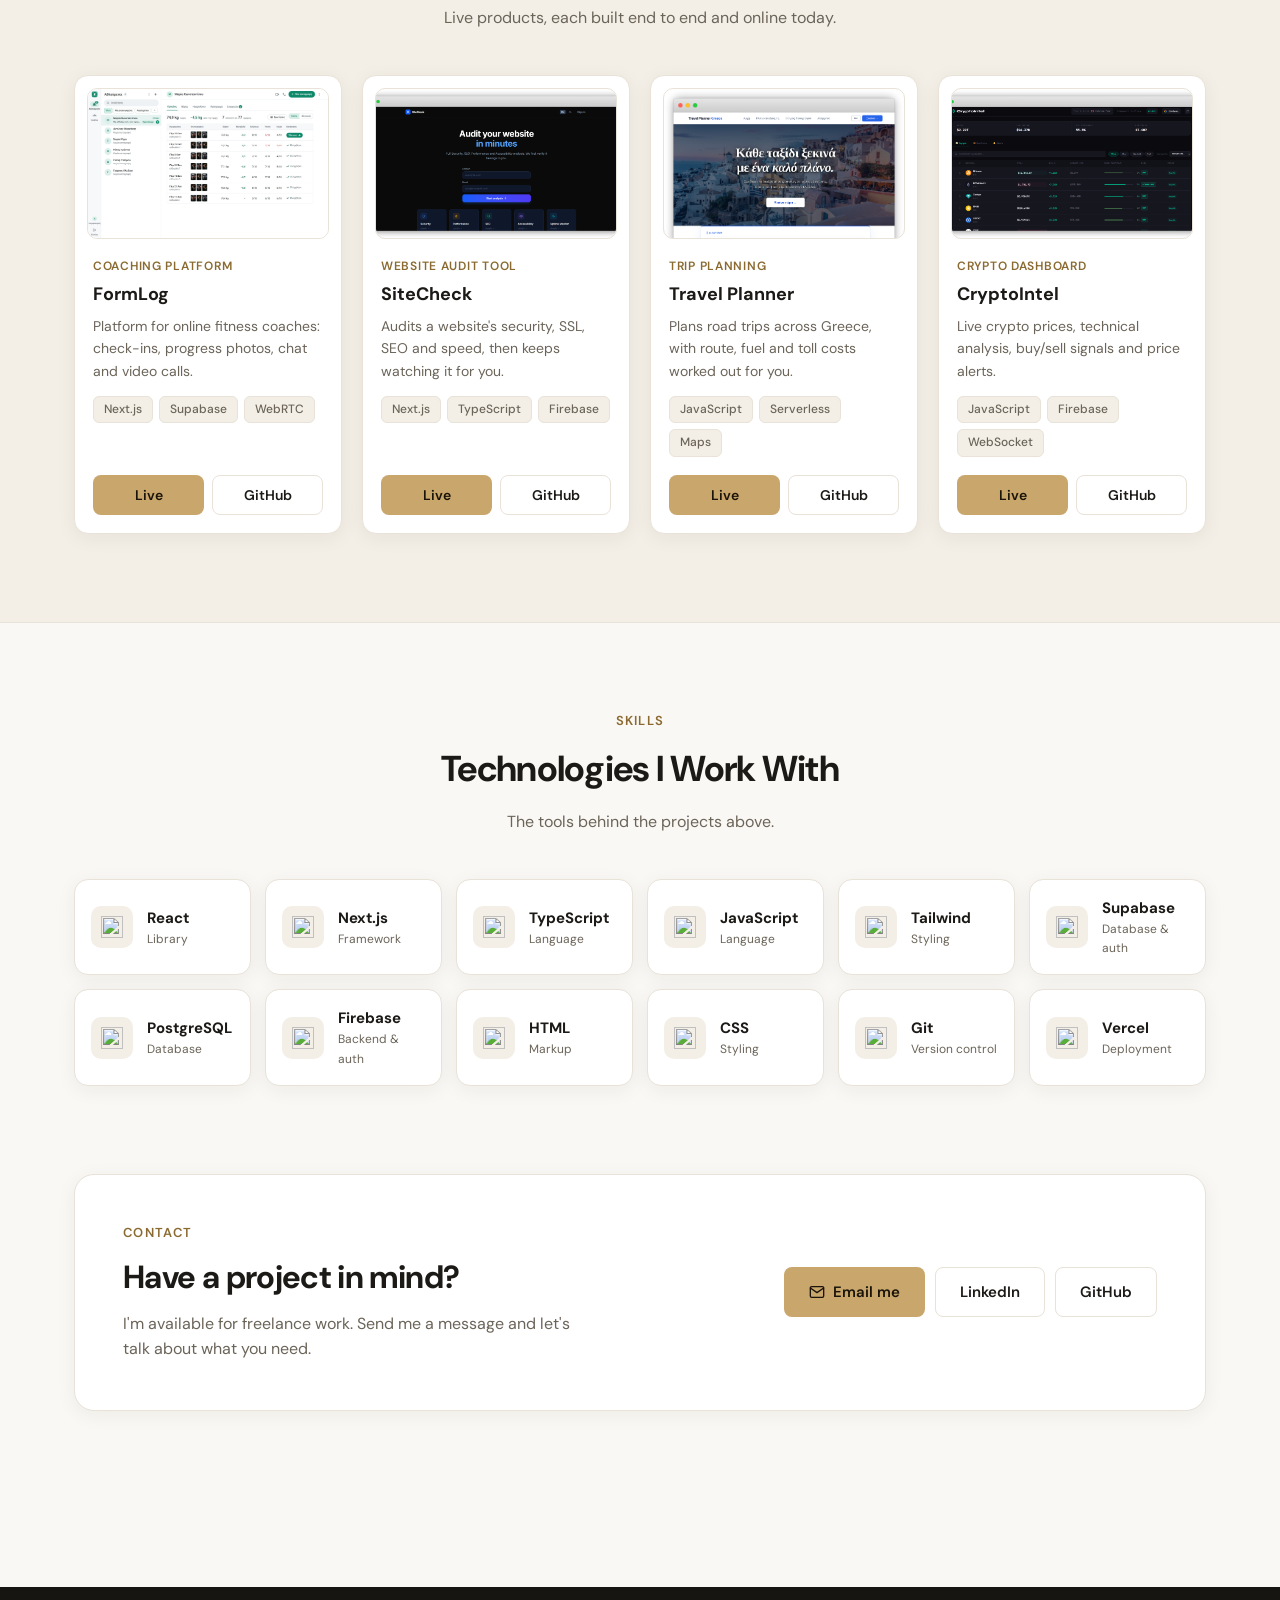
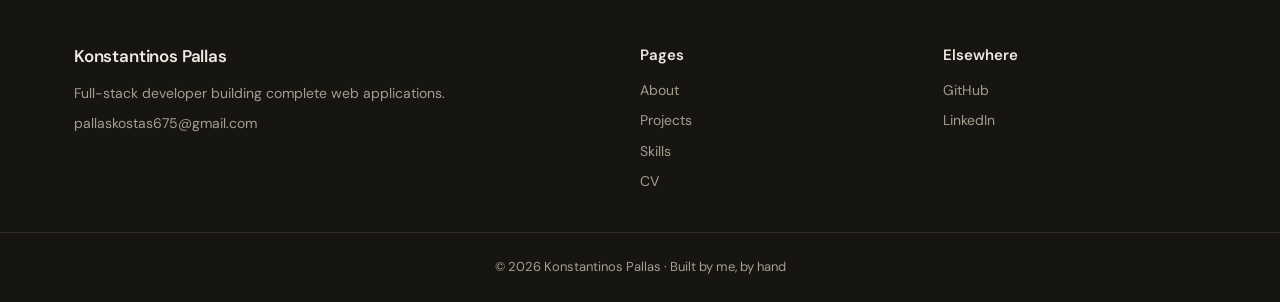
==== commit bd8d60dd: "Redesign portfolio and describe work as full-stack Co-Authored-By: Claude Opus 5.5 <noreply@anthropi" ====
--- a/public/index.html
+++ b/public/index.html
@@ -3,7 +3,13 @@
 <head>
     <meta charset="UTF-8">
     <meta name="viewport" content="width=device-width, initial-scale=1.0">
-    <title>My Portfolio</title>
+    <title>Konstantinos Pallas | Full-Stack Developer</title>
+    <meta name="description" content="Full-stack developer building complete web applications, from the design people see to the database, user accounts and security behind it.">
+    <meta property="og:title" content="Konstantinos Pallas | Full-Stack Developer">
+    <meta property="og:description" content="Complete web applications, from the design people see to the database, user accounts and security behind it.">
+    <meta property="og:image" content="https://portofolio1313.web.app/formlog.jpg">
+    <meta property="og:url" content="https://portofolio1313.web.app/">
+    <meta name="theme-color" content="#faf8f4">
     <link rel="icon" type="image/png" href="favicon.png">
     <!-- Google tag (gtag.js) -->
     <script async src="https://www.googletagmanager.com/gtag/js?id=G-DTH28MSZ29"></script>
@@ -14,171 +20,235 @@
       gtag('config', 'G-DTH28MSZ29');
     </script>
     <link rel="preconnect" href="https://fonts.googleapis.com">
-    <link href="https://fonts.googleapis.com/css2?family=DM+Sans:wght@400;500;600&display=swap" rel="stylesheet">
+    <link rel="preconnect" href="https://fonts.gstatic.com" crossorigin>
+    <link href="https://fonts.googleapis.com/css2?family=DM+Sans:wght@400;500;600;700&display=swap" rel="stylesheet">
     <link rel="stylesheet" href="style.css" />
 </head>
 <body>
 
 <nav>
-    <div class="logo" id="logo-link">Konstantinos Pallas</div>
-    <ul>
-        <li><a href="#about">About</a></li>
-        <li><a href="#projects">Projects</a></li>
-        <li><a href="#skills">Skills</a></li>
-        <li><a href="#contact">Contact</a></li>
-    </ul>
+    <div class="container nav-inner">
+        <a href="#top" class="logo" id="logo-link">Konstantinos Pallas</a>
+        <ul>
+            <li><a href="#about">About</a></li>
+            <li><a href="#projects">Projects</a></li>
+            <li><a href="#skills">Skills</a></li>
+            <li><a href="#contact">Contact</a></li>
+        </ul>
+    </div>
 </nav>
 
-<div class="hero">
-    
-     <img src="profile.jpg" class="hero-avatar" alt="Konstantinos Pallas" style="object-fit: cover;">
-    <div class="hero-text">
-        <h1>Hi, I'm Konstantinos Pallas</h1>
-        <p class="hero-role">Frontend Developer</p>
-        <p class="hero-bio">I build fast, clean, and modern web applications using <strong>React.</strong></p>
-        <div class="hero-btns">
-            <a href="#projects" class="btn btn-primary">View My Projects</a>
-            <a href="cv.html" target="_blank" class="btn btn-outline">Download CV</a>
-        </div>
-    </div>
-    <div class="hero-decor">
-        <div class="code-card">
-            <div class="code-card-header">
-                <span class="code-dot red"></span>
-                <span class="code-dot yellow"></span>
-                <span class="code-dot green"></span>
-            </div>
-            <pre class="code-card-body"><code><span class="tok-kw">const</span> dev = {
-  name: <span class="tok-str">"Konstantinos"</span>,
-  role: <span class="tok-str">"Frontend Developer"</span>,
-  stack: [<span class="tok-str">"React"</span>, <span class="tok-str">"TypeScript"</span>],
-  loves: <span class="tok-str">"clean UI"</span>
-};</code></pre>
-        </div>
-    </div>
-</div>
+<header class="hero" id="top">
+    <div class="container">
+        <div class="hero-inner">
+            <img src="profile.jpg" class="hero-avatar" alt="Konstantinos Pallas">
+            <div class="hero-text">
+                <h1>Konstantinos Pallas</h1>
+                <p class="hero-bio">I'm a full-stack developer. I build complete web applications, from the design people see to the database, user accounts and security behind it.</p>
+                <div class="hero-btns">
+                    <a href="#projects" class="btn btn-primary">View My Projects</a>
+                    <a href="cv.html" target="_blank" class="btn btn-outline">View CV</a>
+                </div>
+            </div>
+        </div>
+
+        <dl class="stats">
+            <div><dt>Live projects</dt><dd>4</dd></div>
+            <div><dt>Full-stack web apps</dt><dd>2</dd></div>
+            <div><dt>Security tests in FormLog</dt><dd>120+</dd></div>
+            <div><dt>Available for</dt><dd>Freelance work</dd></div>
+        </dl>
+    </div>
+</header>
 
 <section id="about">
-    <h2>About Me</h2>
-    <p>I'm a self-taught frontend developer with a passion for building clean and user-friendly web experiences. I focus on writing readable, maintainable code and I'm always looking to learn and grow. Currently seeking my first opportunity in a professional development environment.</p>
-</section>
-
-<section id="projects">
-    <h2>Projects</h2>
-    <p class="section-sub">Here are some of my recent projects</p>
-    <div class="projects-grid">
-
-        <div class="project-card">
-            <img src="formlog.jpg" alt="FormLog" class="project-thumb">
-            <div class="project-body">
-                <h3>FormLog</h3>
-                <p>A workspace for online fitness coaches: review athlete check-ins with progress photos and questionnaires, chat, and run voice &amp; video calls, all updating live.</p>
-                <span>Next.js, React, Supabase, WebRTC</span>
-                <div class="project-btns">
-                    <a href="https://formlog-rust.vercel.app" target="_blank" class="btn btn-primary">Live Demo</a>
-                    <a href="https://github.com/Kostaspallas12/formlog-app" target="_blank" class="btn btn-outline">GitHub</a>
-                </div>
-            </div>
-        </div>
-
-        <div class="project-card">
-            <img src="travel-planner.png" alt="Travel Planner" class="project-thumb">
-            <div class="project-body">
-                <h3>Travel Planner</h3>
-                <p>Plan road trips across Greece with automatic route, fuel, and toll cost calculations, plus personalized destination itineraries based on your interests and budget.</p>
-                <span>HTML, CSS, JavaScript</span>
-                <div class="project-btns">
-                    <a href="https://greek-travel-planner.netlify.app/" target="_blank" class="btn btn-primary">Live Demo</a>
-                    <a href="https://github.com/Kostaspallas12/Greek-Travel-Planner" target="_blank" class="btn btn-outline">GitHub</a>
-                </div>
-            </div>
-        </div>
-
-        <div class="project-card">
-            <img src="cryptoapp.png" alt="CryptoIntel" class="project-thumb">
-            <div class="project-body">
-                <h3>CryptoIntel</h3>
-                <p>Track crypto markets with live prices, buy/sell signals, risk scoring, and a personal portfolio dashboard with price alerts.</p>
-                <span>HTML, CSS, JavaScript, Firebase</span>
-                <div class="project-btns">
-                    <a href="https://cryptointel1.firebaseapp.com/" target="_blank" class="btn btn-primary">Live Demo</a>
-                    <a href="https://github.com/Kostaspallas12/cryptoapp" target="_blank" class="btn btn-outline">GitHub</a>
-                </div>
-            </div>
-        </div>
-
-        <div class="project-card">
-            <img src="sitecheck.png" alt="SiteCheck" class="project-thumb">
-            <div class="project-body">
-                <h3>SiteCheck</h3>
-                <p>Full Security, SEO, Performance, Accessibility analysis & uptime monitoring for websites</p>
-                <span>TypeScript, JavaScript, Tailwind, React</span>
-                <div class="project-btns">
-                    <a href="https://sitecheck-gr-production.up.railway.app/" target="_blank" class="btn btn-primary">Live Demo</a>
-                    <a href="https://github.com/Kostaspallas12/sitecheck-gr" target="_blank" class="btn btn-outline">GitHub</a>
-                </div>
-            </div>
-        </div>
-
+    <div class="container">
+        <p class="label">About</p>
+        <h2 class="section-title">About Me</h2>
+        <p class="section-sub">I'm a full-stack developer who builds complete web applications on my own: the interface people use, the server and database behind it, and the deployment that keeps it online. Building the four projects below taught me how real products work, from user accounts and security to live video calls.</p>
+        <p class="features-title">What I've learned by building them</p>
+        <div class="features">
+            <div class="feature">
+                <span class="feature-icon"><svg viewBox="0 0 24 24" fill="none" stroke="currentColor" stroke-width="2" stroke-linecap="round" stroke-linejoin="round"><rect x="3" y="4" width="18" height="16" rx="2"/><path d="M3 9h18"/><path d="m9 14-2 2 2 2"/><path d="m15 14 2 2-2 2"/></svg></span>
+                <div>
+                    <h3>Front to Back</h3>
+                    <p>Interfaces, API routes, serverless functions and scheduled jobs, built as one app.</p>
+                </div>
+            </div>
+            <div class="feature">
+                <span class="feature-icon"><svg viewBox="0 0 24 24" fill="none" stroke="currentColor" stroke-width="2" stroke-linecap="round" stroke-linejoin="round"><ellipse cx="12" cy="5" rx="8" ry="3"/><path d="M4 5v14c0 1.7 3.6 3 8 3s8-1.3 8-3V5"/><path d="M4 12c0 1.7 3.6 3 8 3s8-1.3 8-3"/></svg></span>
+                <div>
+                    <h3>Databases</h3>
+                    <p>Relational schemas built step by step with migrations, access rules on every row, and data that syncs live.</p>
+                </div>
+            </div>
+            <div class="feature">
+                <span class="feature-icon"><svg viewBox="0 0 24 24" fill="none" stroke="currentColor" stroke-width="2" stroke-linecap="round" stroke-linejoin="round"><path d="M12 3 4 6v6c0 5 3.5 8 8 9 4.5-1 8-4 8-9V6z"/><path d="m9 12 2 2 4-4"/></svg></span>
+                <div>
+                    <h3>Security</h3>
+                    <p>Logins and sessions, rate limiting, protection against request forgery, and secret keys kept off the browser.</p>
+                </div>
+            </div>
+            <div class="feature">
+                <span class="feature-icon"><svg viewBox="0 0 24 24" fill="none" stroke="currentColor" stroke-width="2" stroke-linecap="round" stroke-linejoin="round"><path d="M22 12h-4l-3 9L9 3l-3 9H2"/></svg></span>
+                <div>
+                    <h3>Real-Time</h3>
+                    <p>Live updates, WebSocket data streams that reconnect on their own, and peer-to-peer video calls.</p>
+                </div>
+            </div>
+            <div class="feature">
+                <span class="feature-icon"><svg viewBox="0 0 24 24" fill="none" stroke="currentColor" stroke-width="2" stroke-linecap="round" stroke-linejoin="round"><path d="M14 2H6a2 2 0 0 0-2 2v16a2 2 0 0 0 2 2h12a2 2 0 0 0 2-2V8z"/><path d="M14 2v6h6"/><path d="M9 15h6"/></svg></span>
+                <div>
+                    <h3>Files &amp; Documents</h3>
+                    <p>Image compression in the browser, private file storage, PDF generation and ZIP exports.</p>
+                </div>
+            </div>
+            <div class="feature">
+                <span class="feature-icon"><svg viewBox="0 0 24 24" fill="none" stroke="currentColor" stroke-width="2" stroke-linecap="round" stroke-linejoin="round"><path d="M10 13a5 5 0 0 0 7.5.5l3-3a5 5 0 0 0-7-7l-1.5 1.5"/><path d="M14 11a5 5 0 0 0-7.5-.5l-3 3a5 5 0 0 0 7 7l1.5-1.5"/></svg></span>
+                <div>
+                    <h3>Integrations</h3>
+                    <p>Third-party APIs, maps and routing, email sending, browser notifications and two-language interfaces.</p>
+                </div>
+            </div>
+        </div>
+    </div>
+</section>
+
+<section id="projects" class="band">
+    <div class="container">
+        <p class="label">Projects</p>
+        <h2 class="section-title">Recent Work</h2>
+        <p class="section-sub">Live products, each built end to end and online today.</p>
+        <div class="projects-grid">
+
+            <article class="project-card">
+                <img src="formlog.jpg" alt="FormLog" class="project-thumb" loading="lazy">
+                <div class="project-body">
+                    <p class="project-type">Coaching platform</p>
+                    <h3>FormLog</h3>
+                    <p>Platform for online fitness coaches: check-ins, progress photos, chat and video calls.</p>
+                    <ul class="tags"><li>Next.js</li><li>Supabase</li><li>WebRTC</li></ul>
+                    <div class="project-btns">
+                        <a href="https://formlog-rust.vercel.app" target="_blank" class="btn btn-primary btn-sm">Live</a>
+                        <a href="https://github.com/Kostaspallas12/formlog-app" target="_blank" class="btn btn-outline btn-sm">GitHub</a>
+                    </div>
+                </div>
+            </article>
+
+            <article class="project-card">
+                <img src="sitecheck.png" alt="SiteCheck" class="project-thumb" loading="lazy">
+                <div class="project-body">
+                    <p class="project-type">Website audit tool</p>
+                    <h3>SiteCheck</h3>
+                    <p>Audits a website's security, SSL, SEO and speed, then keeps watching it for you.</p>
+                    <ul class="tags"><li>Next.js</li><li>TypeScript</li><li>Firebase</li></ul>
+                    <div class="project-btns">
+                        <a href="https://sitecheck-gr.vercel.app/" target="_blank" class="btn btn-primary btn-sm">Live</a>
+                        <a href="https://github.com/Kostaspallas12/sitecheck-gr" target="_blank" class="btn btn-outline btn-sm">GitHub</a>
+                    </div>
+                </div>
+            </article>
+
+            <article class="project-card">
+                <img src="travel-planner.png" alt="Travel Planner" class="project-thumb" loading="lazy">
+                <div class="project-body">
+                    <p class="project-type">Trip planning</p>
+                    <h3>Travel Planner</h3>
+                    <p>Plans road trips across Greece, with route, fuel and toll costs worked out for you.</p>
+                    <ul class="tags"><li>JavaScript</li><li>Serverless</li><li>Maps</li></ul>
+                    <div class="project-btns">
+                        <a href="https://greek-travel-planner.netlify.app/" target="_blank" class="btn btn-primary btn-sm">Live</a>
+                        <a href="https://github.com/Kostaspallas12/Greek-Travel-Planner" target="_blank" class="btn btn-outline btn-sm">GitHub</a>
+                    </div>
+                </div>
+            </article>
+
+            <article class="project-card">
+                <img src="cryptoapp.png" alt="CryptoIntel" class="project-thumb" loading="lazy">
+                <div class="project-body">
+                    <p class="project-type">Crypto dashboard</p>
+                    <h3>CryptoIntel</h3>
+                    <p>Live crypto prices, technical analysis, buy/sell signals and price alerts.</p>
+                    <ul class="tags"><li>JavaScript</li><li>Firebase</li><li>WebSocket</li></ul>
+                    <div class="project-btns">
+                        <a href="https://cryptointel1.firebaseapp.com/" target="_blank" class="btn btn-primary btn-sm">Live</a>
+                        <a href="https://github.com/Kostaspallas12/cryptoapp" target="_blank" class="btn btn-outline btn-sm">GitHub</a>
+                    </div>
+                </div>
+            </article>
+
+        </div>
     </div>
 </section>
 
 <section id="skills">
-    <h2>Skills</h2>
-    <p class="section-sub">Technologies I work with:</p>
-    <div class="skills-badges">
-        <div class="skill-badge">
-            <img src="https://cdn.jsdelivr.net/gh/devicons/devicon/icons/html5/html5-original.svg" alt="" loading="lazy">
-            <span>HTML</span>
-        </div>
-        <div class="skill-badge">
-            <img src="https://cdn.jsdelivr.net/gh/devicons/devicon/icons/css3/css3-original.svg" alt="" loading="lazy">
-            <span>CSS</span>
-        </div>
-        <div class="skill-badge">
-            <img src="https://cdn.jsdelivr.net/gh/devicons/devicon/icons/javascript/javascript-original.svg" alt="" loading="lazy">
-            <span>JavaScript</span>
-        </div>
-        <div class="skill-badge">
-            <img src="https://cdn.jsdelivr.net/gh/devicons/devicon/icons/typescript/typescript-original.svg" alt="" loading="lazy">
-            <span>TypeScript</span>
-        </div>
-        <div class="skill-badge">
-            <img src="https://cdn.jsdelivr.net/gh/devicons/devicon/icons/tailwindcss/tailwindcss-original.svg" alt="" loading="lazy">
-            <span>Tailwind</span>
-        </div>
-        <div class="skill-badge">
-            <img src="https://cdn.jsdelivr.net/gh/devicons/devicon/icons/react/react-original.svg" alt="" loading="lazy">
-            <span>React</span>
+    <div class="container">
+        <p class="label">Skills</p>
+        <h2 class="section-title">Technologies I Work With</h2>
+        <p class="section-sub">The tools behind the projects above.</p>
+        <div class="skills-grid">
+            <div class="skill"><span class="skill-icon"><img src="https://cdn.jsdelivr.net/gh/devicons/devicon@v2.16.0/icons/react/react-original.svg" alt="" loading="lazy"></span><div><strong>React</strong><small>Library</small></div></div>
+            <div class="skill"><span class="skill-icon"><img src="https://cdn.jsdelivr.net/gh/devicons/devicon@v2.16.0/icons/nextjs/nextjs-original.svg" alt="" loading="lazy"></span><div><strong>Next.js</strong><small>Framework</small></div></div>
+            <div class="skill"><span class="skill-icon"><img src="https://cdn.jsdelivr.net/gh/devicons/devicon@v2.16.0/icons/typescript/typescript-original.svg" alt="" loading="lazy"></span><div><strong>TypeScript</strong><small>Language</small></div></div>
+            <div class="skill"><span class="skill-icon"><img src="https://cdn.jsdelivr.net/gh/devicons/devicon@v2.16.0/icons/javascript/javascript-original.svg" alt="" loading="lazy"></span><div><strong>JavaScript</strong><small>Language</small></div></div>
+            <div class="skill"><span class="skill-icon"><img src="https://cdn.jsdelivr.net/gh/devicons/devicon@v2.16.0/icons/tailwindcss/tailwindcss-original.svg" alt="" loading="lazy"></span><div><strong>Tailwind</strong><small>Styling</small></div></div>
+            <div class="skill"><span class="skill-icon"><img src="https://cdn.jsdelivr.net/gh/devicons/devicon@v2.16.0/icons/supabase/supabase-original.svg" alt="" loading="lazy"></span><div><strong>Supabase</strong><small>Database &amp; auth</small></div></div>
+            <div class="skill"><span class="skill-icon"><img src="https://cdn.jsdelivr.net/gh/devicons/devicon@v2.16.0/icons/postgresql/postgresql-original.svg" alt="" loading="lazy"></span><div><strong>PostgreSQL</strong><small>Database</small></div></div>
+            <div class="skill"><span class="skill-icon"><img src="https://cdn.jsdelivr.net/gh/devicons/devicon@v2.16.0/icons/firebase/firebase-original.svg" alt="" loading="lazy"></span><div><strong>Firebase</strong><small>Backend &amp; auth</small></div></div>
+            <div class="skill"><span class="skill-icon"><img src="https://cdn.jsdelivr.net/gh/devicons/devicon@v2.16.0/icons/html5/html5-original.svg" alt="" loading="lazy"></span><div><strong>HTML</strong><small>Markup</small></div></div>
+            <div class="skill"><span class="skill-icon"><img src="https://cdn.jsdelivr.net/gh/devicons/devicon@v2.16.0/icons/css3/css3-original.svg" alt="" loading="lazy"></span><div><strong>CSS</strong><small>Styling</small></div></div>
+            <div class="skill"><span class="skill-icon"><img src="https://cdn.jsdelivr.net/gh/devicons/devicon@v2.16.0/icons/git/git-original.svg" alt="" loading="lazy"></span><div><strong>Git</strong><small>Version control</small></div></div>
+            <div class="skill"><span class="skill-icon"><img src="https://cdn.jsdelivr.net/gh/devicons/devicon@v2.16.0/icons/vercel/vercel-original.svg" alt="" loading="lazy"></span><div><strong>Vercel</strong><small>Deployment</small></div></div>
         </div>
     </div>
 </section>
 
 <section id="contact">
-    <h2>Contact</h2>
-    <p class="section-sub">Feel free to reach out to me! I'm currently open to junior frontend developer roles.</p>
-    <div class="contact-links">
-        <a href="mailto:Pallaskostas675@gmail.com" class="contact-btn contact-btn-primary">
-            <svg viewBox="0 0 24 24" fill="none" stroke="currentColor" stroke-width="2" stroke-linecap="round" stroke-linejoin="round"><rect x="2" y="4" width="20" height="16" rx="2"></rect><polyline points="22,6 12,13 2,6"></polyline></svg>
-            Email
-        </a>
-        <a href="https://github.com/Kostaspallas12" target="_blank" class="contact-btn">
-            <svg viewBox="0 0 24 24" fill="currentColor"><path d="M12 .5C5.73.5.5 5.73.5 12c0 5.09 3.29 9.4 7.86 10.93.58.11.79-.25.79-.56 0-.27-.01-1.17-.02-2.12-3.2.7-3.88-1.36-3.88-1.36-.53-1.34-1.29-1.7-1.29-1.7-1.05-.72.08-.71.08-.71 1.17.08 1.78 1.2 1.78 1.2 1.03 1.77 2.71 1.26 3.37.96.1-.75.4-1.26.73-1.55-2.55-.29-5.23-1.28-5.23-5.68 0-1.25.45-2.28 1.19-3.08-.12-.29-.52-1.46.11-3.05 0 0 .97-.31 3.18 1.18a11.06 11.06 0 0 1 2.9-.39c.98 0 1.97.13 2.9.39 2.2-1.49 3.17-1.18 3.17-1.18.63 1.59.23 2.76.11 3.05.74.8 1.19 1.83 1.19 3.08 0 4.41-2.69 5.38-5.25 5.67.41.36.78 1.06.78 2.15 0 1.55-.01 2.8-.01 3.18 0 .31.21.68.8.56A10.52 10.52 0 0 0 23.5 12c0-6.27-5.23-11.5-11.5-11.5z"></path></svg>
-            GitHub
-        </a>
-        <a href="https://www.linkedin.com/in/kwstas-pallas-05b54b203/" target="_blank" class="contact-btn">
-            <svg viewBox="0 0 24 24" fill="currentColor"><path d="M20.45 20.45h-3.55v-5.57c0-1.33-.02-3.03-1.85-3.03-1.85 0-2.14 1.45-2.14 2.94v5.66H9.36V9h3.41v1.56h.05c.47-.9 1.63-1.85 3.36-1.85 3.6 0 4.27 2.37 4.27 5.45v6.29zM5.34 7.43a2.06 2.06 0 1 1 0-4.12 2.06 2.06 0 0 1 0 4.12zM7.12 20.45H3.56V9h3.56v11.45z"></path></svg>
-            LinkedIn
-        </a>
+    <div class="container">
+        <div class="contact-card">
+            <div>
+                <p class="label">Contact</p>
+                <h2>Have a project in mind?</h2>
+                <p>I'm available for freelance work. Send me a message and let's talk about what you need.</p>
+            </div>
+            <div class="contact-btns">
+                <a href="mailto:pallaskostas675@gmail.com" class="btn btn-primary">
+                    <svg viewBox="0 0 24 24" fill="none" stroke="currentColor" stroke-width="2" stroke-linecap="round" stroke-linejoin="round"><rect x="2" y="4" width="20" height="16" rx="2"></rect><polyline points="22,6 12,13 2,6"></polyline></svg>
+                    Email me
+                </a>
+                <a href="https://www.linkedin.com/in/kwstas-pallas-05b54b203/" target="_blank" class="btn btn-outline">LinkedIn</a>
+                <a href="https://github.com/Kostaspallas12" target="_blank" class="btn btn-outline">GitHub</a>
+            </div>
+        </div>
     </div>
 </section>
 
 <footer>
-    <p>© 2026 Konstantinos Pallas</p>
+    <div class="container footer-grid">
+        <div>
+            <p class="footer-logo">Konstantinos Pallas</p>
+            <p>Full-stack developer building complete web applications.</p>
+            <a href="mailto:pallaskostas675@gmail.com">pallaskostas675@gmail.com</a>
+        </div>
+        <div>
+            <h4>Pages</h4>
+            <a href="#about">About</a>
+            <a href="#projects">Projects</a>
+            <a href="#skills">Skills</a>
+            <a href="cv.html" target="_blank">CV</a>
+        </div>
+        <div>
+            <h4>Elsewhere</h4>
+            <a href="https://github.com/Kostaspallas12" target="_blank">GitHub</a>
+            <a href="https://www.linkedin.com/in/kwstas-pallas-05b54b203/" target="_blank">LinkedIn</a>
+        </div>
+    </div>
+    <p class="copyright">© 2026 Konstantinos Pallas · Built by me, by hand</p>
 </footer>
 
 <script>
-    document.getElementById('logo-link').addEventListener('click', () => {
+    document.getElementById('logo-link').addEventListener('click', (e) => {
+        e.preventDefault();
         window.scrollTo({ top: 0, behavior: 'smooth' });
     });
 
@@ -202,6 +272,10 @@
 
     const lastLink = navLinks[navLinks.length - 1];
     window.addEventListener('scroll', () => {
+        if (window.scrollY < sections[0].offsetTop - window.innerHeight * 0.4) {
+            navLinks.forEach(link => link.classList.remove('active'));
+            return;
+        }
         const atBottom = window.innerHeight + Math.ceil(window.scrollY) >= document.documentElement.scrollHeight;
         if (atBottom) {
             navLinks.forEach(link => link.classList.toggle('active', link === lastLink));
@@ -210,4 +284,4 @@
 </script>
 
 </body>
-</html>+</html>
--- a/public/style.css
+++ b/public/style.css
@@ -1,176 +1,225 @@
+:root {
+    /* our palette: warm graphite + brass */
+    --bg: #faf8f4;
+    --white: #ffffff;
+    --text: #1c1a17;
+    --muted: #6b6459;
+    --border: #e8e2d8;
+    --band: #f3efe7;
+    --graphite: #171512;
+    --graphite-2: #211e1a;
+    --graphite-line: #332e27;
+    --on-graphite: #efeae1;
+    --on-graphite-muted: #a59d8f;
+    --brass: #c9a66b;
+    --brass-hover: #d8b882;
+    --brass-ink: #1a140a;
+    --brass-text: #8a6a30;
+    --brass-soft: #f4ecdd;
+    --shadow: 0 4px 20px rgba(28, 26, 23, 0.06);
+    --shadow-hover: 0 12px 32px rgba(28, 26, 23, 0.12);
+    --radius: 14px;
+}
+
 * {
     margin: 0;
     padding: 0;
     box-sizing: border-box;
 }
 
-body {
-    font-family: 'DM Sans', sans-serif;
-    background-color: #f0f0f0;
-    color: #1a1a1a;
-    overflow-x: hidden;
-}
-
 html {
     scroll-behavior: smooth;
-}
-
+    scroll-padding-top: 64px;
+}
+
+body {
+    font-family: 'DM Sans', system-ui, -apple-system, 'Segoe UI', sans-serif;
+    background: var(--bg);
+    color: var(--text);
+    line-height: 1.6;
+    -webkit-font-smoothing: antialiased;
+    overflow-x: hidden;
+}
+
+img {
+    display: block;
+    max-width: 100%;
+}
+
+a:focus-visible {
+    outline: 2px solid var(--brass);
+    outline-offset: 3px;
+}
+
+.container {
+    width: 100%;
+    max-width: 1180px;
+    margin: 0 auto;
+    padding: 0 24px;
+}
+
+/* ── NAV ── */
 nav {
-    background: #ffffff;
-    border-bottom: 1px solid #e2e2e2;
-    padding: 0 40px;
-    height: 58px;
-    display: flex;
-    align-items: center;
-    justify-content: space-between;
     position: sticky;
     top: 0;
     z-index: 100;
-}
-
-nav .logo {
+    background: rgba(250, 248, 244, 0.94);
+    backdrop-filter: blur(8px);
+    -webkit-backdrop-filter: blur(8px);
+    border-bottom: 1px solid var(--border);
+}
+
+.nav-inner {
+    height: 62px;
+    display: flex;
+    align-items: center;
+    justify-content: space-between;
+    gap: 16px;
+}
+
+.logo,
+.footer-logo {
     font-size: 17px;
     font-weight: 600;
-    color: #1a1a1a;
-    letter-spacing: -0.3px;
-    cursor: pointer;
+    letter-spacing: -0.01em;
+    color: var(--text);
+    text-decoration: none;
 }
 
 nav ul {
     list-style: none;
     display: flex;
-    gap: 40px;
+    gap: 28px;
 }
 
 nav ul a {
     position: relative;
+    padding: 4px 0;
+    color: var(--muted);
     text-decoration: none;
-    color: #6b6b6b;
-    font-size: 18px;
+    font-size: 15px;
     font-weight: 500;
-    padding: 6px 14px;
-    border-radius: 20px;
     transition: color 0.2s ease;
 }
 
 nav ul a::after {
     content: "";
     position: absolute;
-    left: 14px;
-    right: 14px;
-    bottom: 2px;
+    left: 0;
+    right: 0;
+    bottom: -2px;
     height: 2px;
-    background: #2d6be4;
+    background: var(--brass);
     transform: scaleX(0);
-    transform-origin: left;
     transition: transform 0.2s ease;
 }
 
 nav ul a:hover,
 nav ul a.active {
-    color: #2d6be4;
-}
-
-nav ul a:hover::after,
+    color: var(--text);
+}
+
 nav ul a.active::after {
     transform: scaleX(1);
 }
 
-.hero {
-    background: #ffffff;
-    border-bottom: 1px solid #e2e2e2;
-    padding: 48px 60px;
-    display: flex;
+/* ── BUTTONS ── */
+.btn {
+    display: inline-flex;
     align-items: center;
     justify-content: center;
-    gap: 36px;
+    gap: 8px;
+    padding: 12px 24px;
+    border-radius: 8px;
+    font-family: inherit;
+    font-size: 15px;
+    font-weight: 600;
+    text-decoration: none;
+    white-space: nowrap;
+    border: 1.5px solid transparent;
+    transition: background 0.2s ease, border-color 0.2s ease, color 0.2s ease;
+}
+
+.btn svg {
+    width: 16px;
+    height: 16px;
+}
+
+.btn-sm {
+    padding: 8px 18px;
+    font-size: 14px;
+}
+
+.btn-primary {
+    background: var(--brass);
+    color: var(--brass-ink);
+}
+
+.btn-primary:hover {
+    background: var(--brass-hover);
+}
+
+.btn-outline {
+    color: var(--text);
+    border-color: var(--border);
+    background: var(--white);
+}
+
+.btn-outline:hover {
+    border-color: var(--brass);
+}
+
+.btn-ghost {
+    color: var(--on-graphite);
+    border-color: var(--graphite-line);
+}
+
+.btn-ghost:hover {
+    border-color: var(--brass);
+}
+
+/* ── HERO ── */
+.hero {
+    padding: 96px 0 72px;
+    border-bottom: 1px solid var(--border);
+}
+
+.hero-inner {
+    display: flex;
+    align-items: center;
+    gap: 48px;
+    margin-bottom: 64px;
 }
 
 .hero-avatar {
-    width: 180px;
-    height: 180px;
+    width: 176px;
+    height: 176px;
     border-radius: 50%;
-    background: #c9d6e3;
-    display: flex;
-    align-items: center;
-    justify-content: center;
-    font-size: 45px;
-    font-weight: 600;
-    color: #ffffff;
+    object-fit: cover;
     flex-shrink: 0;
+    border: 2px solid var(--brass);
+    padding: 5px;
+    background: var(--white);
 }
 
 .hero-text {
+    flex: 1;
     min-width: 0;
-    max-width: 440px;
-}
-
-.hero-decor {
-    flex-shrink: 0;
-    align-self: center;
-}
-
-.code-card {
-    width: 280px;
-    background: #1a1a1a;
-    border-radius: 12px;
-    overflow: hidden;
-    box-shadow: 0 8px 24px rgba(0, 0, 0, 0.08);
-    transition: transform 0.3s ease, box-shadow 0.3s ease;
-}
-
-.code-card:hover {
-    transform: translateY(-4px) rotate(-1deg);
-    box-shadow: 0 16px 32px rgba(0, 0, 0, 0.14);
-}
-
-.code-card-header {
-    display: flex;
-    gap: 6px;
-    padding: 10px 12px;
-    background: #242424;
-}
-
-.code-dot {
-    width: 10px;
-    height: 10px;
-    border-radius: 50%;
-}
-
-.code-dot.red { background: #ff5f57; }
-.code-dot.yellow { background: #febc2e; }
-.code-dot.green { background: #28c840; }
-
-.code-card-body {
-    margin: 0;
-    padding: 16px;
-    font-family: 'Courier New', monospace;
-    font-size: 12.5px;
-    line-height: 1.7;
-    color: #e2e2e2;
-    white-space: pre-wrap;
-}
-
-.code-card-body .tok-kw { color: #c586c0; }
-.code-card-body .tok-str { color: #ce9178; }
-
-.hero-text h1 {
-    font-size: 32px;
-    font-weight: 500;
-    margin-bottom: 6px;
-}
-
-.hero-role {
-    color: #2d6be4;
-    font-size: 16px;
-    font-weight: 500;
-    margin-bottom: 12px;
+}
+
+.hero h1 {
+    font-size: clamp(38px, 5.6vw, 64px);
+    font-weight: 700;
+    letter-spacing: -0.03em;
+    line-height: 1.05;
+    margin-bottom: 14px;
 }
 
 .hero-bio {
-    color: #6b6b6b;
-    font-size: 14px;
-    margin-bottom: 22px;
+    max-width: 640px;
+    font-size: 19px;
+    color: var(--muted);
+    margin-bottom: 30px;
 }
 
 .hero-btns {
@@ -179,339 +228,478 @@
     flex-wrap: wrap;
 }
 
-.btn {
-    display: inline-block;
-    padding: 10px 22px;
-    border-radius: 8px;
-    font-size: 14px;
-    font-weight: 500;
-    text-decoration: none;
-    cursor: pointer;
-}
-
-.btn-primary {
-    background: #2d6be4;
-    color: #ffffff;
-    border: 1.5px solid #2d6be4;
-}
-
-.btn-primary:hover {
-    background: #1a56cc;
-}
-
-.btn-outline {
-    background: transparent;
-    color: #1a1a1a;
-    border: 1.5px solid #e2e2e2;
-}
-
-.btn-outline:hover {
-    border-color: #b0b0b0;
-}
-
+.stats {
+    display: grid;
+    grid-template-columns: repeat(4, 1fr);
+    background: var(--white);
+    border: 1px solid var(--border);
+    border-radius: var(--radius);
+    box-shadow: var(--shadow);
+}
+
+.stats > div {
+    padding: 20px 24px;
+    border-left: 1px solid var(--border);
+}
+
+.stats > div:first-child {
+    border-left: none;
+}
+
+.stats dt {
+    font-size: 12px;
+    text-transform: uppercase;
+    letter-spacing: 0.06em;
+    color: var(--muted);
+    margin-bottom: 2px;
+}
+
+.stats dd {
+    font-size: 22px;
+    font-weight: 700;
+}
+
+/* ── SECTIONS ── */
 section {
-    width: 100%;
-    padding: 52px 40px;
-}
-
-section h2 {
-    font-size: 24px;
+    padding: 88px 0;
+}
+
+.label {
+    text-align: center;
+    font-size: 13px;
     font-weight: 600;
+    text-transform: uppercase;
+    letter-spacing: 0.1em;
+    color: var(--brass-text);
+    margin-bottom: 8px;
+}
+
+.section-title {
     text-align: center;
-    margin-bottom: 8px;
-}
-
-#about {
-    background: #ffffff;
-    border-bottom: 1px solid #e2e2e2;
-}
-
-#about p {
-    text-align: left;
-    color: #6b6b6b;
-    font-size: 15px;
-    line-height: 1.8;
-    max-width: 520px;
-    margin: 0 auto;
-}
-
-#projects {
-    background: #ffffff;
-    border-bottom: 1px solid #e2e2e2;
+    font-size: clamp(28px, 3.5vw, 36px);
+    font-weight: 700;
+    letter-spacing: -0.02em;
+    margin-bottom: 12px;
 }
 
 .section-sub {
     text-align: center;
-    color: #6b6b6b;
+    color: var(--muted);
+    font-size: 16px;
+    max-width: 640px;
+    margin: 0 auto 44px;
+}
+
+.band {
+    background: var(--band);
+    border-top: 1px solid var(--border);
+    border-bottom: 1px solid var(--border);
+}
+
+/* ── ABOUT ── */
+.features-title {
+    text-align: center;
+    font-size: 18px;
+    font-weight: 700;
+    margin-bottom: 20px;
+}
+
+.features {
+    display: grid;
+    grid-template-columns: repeat(3, 1fr);
+    gap: 20px;
+}
+
+.feature {
+    display: flex;
+    gap: 14px;
+    align-items: flex-start;
+    background: var(--white);
+    border: 1px solid var(--border);
+    border-radius: var(--radius);
+    box-shadow: var(--shadow);
+    padding: 22px;
+}
+
+.feature-icon {
+    width: 44px;
+    height: 44px;
+    display: grid;
+    place-items: center;
+    flex-shrink: 0;
+    border-radius: 10px;
+    background: var(--brass-soft);
+    color: var(--brass-text);
+}
+
+.feature-icon svg {
+    width: 22px;
+    height: 22px;
+}
+
+.feature h3 {
+    font-size: 16px;
+    font-weight: 700;
+    margin-bottom: 2px;
+}
+
+.feature p {
     font-size: 14px;
-    margin-bottom: 32px;
-}
-
+    color: var(--muted);
+}
+
+/* ── PROJECTS ── */
 .projects-grid {
     display: grid;
     grid-template-columns: repeat(4, 1fr);
     gap: 20px;
-    max-width: 1180px;
-    margin: 0 auto;
-}
-
-@media (max-width: 1100px) {
-    .projects-grid {
-        grid-template-columns: repeat(2, 1fr);
-        max-width: 860px;
-    }
 }
 
 .project-card {
-    border: 1px solid #e2e2e2;
-    border-radius: 10px;
+    display: flex;
+    flex-direction: column;
+    background: var(--white);
+    border: 1px solid var(--border);
+    border-radius: var(--radius);
+    box-shadow: var(--shadow);
     overflow: hidden;
-    transition: transform 0.2s, box-shadow 0.2s;
-    display: flex;
-    flex-direction: column;
+    transition: transform 0.25s ease, box-shadow 0.25s ease;
 }
 
 .project-card:hover {
     transform: translateY(-4px);
-    box-shadow: 0 8px 24px rgba(0, 0, 0, 0.08);
+    box-shadow: var(--shadow-hover);
 }
 
 .project-thumb {
-    width: 100%;
+    width: calc(100% - 24px);
+    margin: 12px 12px 0;
     aspect-ratio: 16 / 10;
     object-fit: cover;
     object-position: top;
-    display: block;
+    border: 1px solid var(--border);
+    border-radius: 10px;
 }
 
 .project-body {
-    padding: 14px 16px 16px;
     display: flex;
     flex-direction: column;
     flex-grow: 1;
+    padding: 18px;
+}
+
+.project-type {
+    font-size: 12px;
+    font-weight: 600;
+    text-transform: uppercase;
+    letter-spacing: 0.06em;
+    color: var(--brass-text);
+    margin-bottom: 4px;
 }
 
 .project-body h3 {
+    font-size: 18px;
+    font-weight: 700;
+    margin-bottom: 6px;
+}
+
+.project-body > p:not(.project-type) {
+    font-size: 14px;
+    color: var(--muted);
+    margin-bottom: 14px;
+}
+
+.tags {
+    list-style: none;
+    display: flex;
+    flex-wrap: wrap;
+    gap: 6px;
+    margin-bottom: 18px;
+}
+
+.tags li {
+    padding: 3px 10px;
+    border-radius: 6px;
+    background: var(--band);
+    border: 1px solid var(--border);
+    color: var(--muted);
+    font-size: 12px;
+    font-weight: 500;
+}
+
+.project-btns {
+    display: flex;
+    gap: 8px;
+    margin-top: auto;
+}
+
+.project-btns .btn {
+    flex: 1;
+}
+
+/* ── SKILLS ── */
+.skills-grid {
+    display: grid;
+    grid-template-columns: repeat(6, 1fr);
+    gap: 14px;
+}
+
+.skill {
+    display: flex;
+    align-items: center;
+    gap: 14px;
+    padding: 16px;
+    background: var(--white);
+    border: 1px solid var(--border);
+    border-radius: var(--radius);
+    box-shadow: var(--shadow);
+}
+
+.skill-icon {
+    width: 42px;
+    height: 42px;
+    display: grid;
+    place-items: center;
+    flex-shrink: 0;
+    border-radius: 10px;
+    background: var(--band);
+}
+
+.skill-icon img {
+    width: 22px;
+    height: 22px;
+}
+
+.skill strong {
+    display: block;
+    font-size: 15px;
+    font-weight: 700;
+}
+
+.skill small {
+    display: block;
+    font-size: 12px;
+    color: var(--muted);
+}
+
+/* ── CONTACT ── */
+#contact {
+    padding-top: 0;
+}
+
+.contact-card {
+    display: flex;
+    align-items: center;
+    justify-content: space-between;
+    gap: 32px;
+    background: var(--white);
+    border: 1px solid var(--border);
+    box-shadow: var(--shadow);
+    border-radius: 20px;
+    padding: 48px;
+}
+
+.contact-card .label {
+    text-align: left;
+}
+
+.contact-card h2 {
+    font-size: clamp(26px, 3.2vw, 32px);
+    font-weight: 700;
+    letter-spacing: -0.02em;
+    margin-bottom: 8px;
+}
+
+.contact-card p:not(.label) {
+    max-width: 460px;
+    color: var(--muted);
+}
+
+.contact-btns {
+    display: flex;
+    gap: 10px;
+    flex-wrap: wrap;
+    flex-shrink: 0;
+}
+
+/* ── FOOTER ── */
+footer {
+    background: var(--graphite);
+    color: var(--on-graphite-muted);
+    padding: 56px 0 24px;
+    margin-top: 88px;
+    font-size: 14px;
+}
+
+.footer-grid {
+    display: grid;
+    grid-template-columns: 2fr 1fr 1fr;
+    gap: 40px;
+    margin-bottom: 40px;
+}
+
+.footer-grid > div {
+    display: flex;
+    flex-direction: column;
+    gap: 8px;
+    align-items: flex-start;
+}
+
+.footer-logo {
+    color: var(--on-graphite);
+    margin-bottom: 4px;
+}
+
+.footer-grid h4 {
+    color: var(--on-graphite);
     font-size: 15px;
     font-weight: 600;
     margin-bottom: 4px;
 }
 
-.project-body p {
+.footer-grid a {
+    color: var(--on-graphite-muted);
+    text-decoration: none;
+}
+
+.footer-grid a:hover {
+    color: var(--brass);
+}
+
+.copyright {
+    text-align: center;
+    padding-top: 24px;
+    border-top: 1px solid var(--graphite-line);
     font-size: 13px;
-    color: #6b6b6b;
-    margin-bottom: 4px;
-}
-
-.project-body span {
-    font-size: 12px;
-    color: #9b9b9b;
-    display: block;
-    margin-bottom: 12px;
-}
-
-.project-btns {
-    display: flex;
-    gap: 8px;
-    margin-top: auto;
-}
-
-.project-btns .btn {
-    padding: 7px 16px;
-    font-size: 13px;
-}
-
-#skills {
-    background: #f0f0f0;
-    border-bottom: 1px solid #e2e2e2;
-}
-
-.skills-badges {
-    display: flex;
-    flex-wrap: wrap;
-    justify-content: center;
-    gap: 12px;
-    max-width: 640px;
-    margin: 0 auto;
-}
-
-.skill-badge {
-    display: flex;
-    align-items: center;
-    gap: 10px;
-    padding: 10px 18px;
-    background: #ffffff;
-    border: 1px solid #e2e2e2;
-    border-radius: 999px;
-    font-size: 14px;
-    font-weight: 500;
-    color: #1a1a1a;
-    transition: transform 0.2s ease, box-shadow 0.2s ease, border-color 0.2s ease;
-}
-
-.skill-badge:hover {
-    transform: translateY(-2px);
-    box-shadow: 0 6px 16px rgba(0, 0, 0, 0.08);
-    border-color: #b0b0b0;
-}
-
-.skill-badge img {
-    width: 20px;
-    height: 20px;
-    flex-shrink: 0;
-}
-
-#contact {
-    background: #ffffff;
-    border-bottom: 1px solid #e2e2e2;
-}
-
-.contact-links {
-    display: flex;
-    gap: 14px;
-    justify-content: center;
-    flex-wrap: wrap;
-}
-
-.contact-btn {
-    display: inline-flex;
-    align-items: center;
-    gap: 8px;
-    padding: 12px 24px;
-    background: #ffffff;
-    border: 1px solid #e2e2e2;
-    border-radius: 8px;
-    font-size: 14px;
-    font-weight: 500;
-    text-decoration: none;
-    color: #1a1a1a;
-}
-
-.contact-btn svg {
-    width: 16px;
-    height: 16px;
-    flex-shrink: 0;
-}
-
-.contact-btn:hover {
-    border-color: #b0b0b0;
-}
-
-.contact-btn-primary {
-    background: #2d6be4;
-    border-color: #2d6be4;
-    color: #ffffff;
-}
-
-.contact-btn-primary:hover {
-    background: #1a56cc;
-    border-color: #1a56cc;
-}
-
-footer {
-    text-align: center;
-    padding: 24px;
-    color: #6b6b6b;
-    font-size: 13px;
-    border-top: 1px solid #e2e2e2;
-    background: #ffffff;
 }
 
 /* ── RESPONSIVE ── */
+@media (max-width: 1100px) {
+    .projects-grid,
+    .features {
+        grid-template-columns: repeat(2, 1fr);
+    }
+
+    .skills-grid {
+        grid-template-columns: repeat(4, 1fr);
+    }
+
+    .contact-card {
+        flex-direction: column;
+        align-items: flex-start;
+    }
+}
+
 @media (max-width: 768px) {
-
-    nav {
-        padding: 10px 16px;
+    .hero-inner {
+        flex-direction: column;
+        align-items: flex-start;
+        gap: 24px;
+    }
+
+    .hero-avatar {
+        width: 104px;
+        height: 104px;
+    }
+
+    .stats {
+        grid-template-columns: repeat(2, 1fr);
+    }
+
+    .stats > div:nth-child(3) {
+        border-left: none;
+    }
+
+    .stats > div:nth-child(n + 3) {
+        border-top: 1px solid var(--border);
+    }
+}
+
+@media (max-width: 640px) {
+    .nav-inner {
         height: auto;
-        min-height: 58px;
+        padding-top: 10px;
+        padding-bottom: 10px;
         flex-wrap: wrap;
         gap: 6px;
     }
 
-    nav .logo {
+    nav ul {
+        gap: 18px;
+    }
+
+    nav ul a {
         font-size: 14px;
     }
 
-    nav ul {
-        gap: 2px;
-    }
-
-    nav ul a {
-        font-size: 13px;
-        padding: 5px 8px;
-    }
-
     .hero {
-        flex-direction: column;
-        align-items: flex-start;
-        padding: 28px 20px;
-        gap: 16px;
-        width: 100%;
-    }
-
-    .hero-avatar {
-        width: 80px;
-        height: 80px;
-        font-size: 24px;
-    }
-
-    .hero-text {
-        width: 100%;
-        min-width: 0;
-        max-width: none;
-    }
-
-    .hero-decor {
-        display: none;
-    }
-
-    .hero-text h1 {
-        font-size: 22px;
-        word-break: break-word;
-    }
-
-    .hero-role {
-        font-size: 14px;
+        padding: 48px 0 56px;
+    }
+
+    .hero-inner {
+        margin-bottom: 40px;
     }
 
     .hero-bio {
-        font-size: 13px;
-    }
-
-    .hero-btns {
-        flex-direction: column;
+        font-size: 16px;
+    }
+
+    .hero-btns .btn {
+        flex: 1;
+    }
+
+    .stats > div {
+        padding: 14px 16px;
+    }
+
+    .stats dd {
+        font-size: 18px;
+    }
+
+    section {
+        padding: 64px 0;
+    }
+
+    .projects-grid,
+    .features {
+        grid-template-columns: 1fr;
+    }
+
+    .skills-grid {
+        grid-template-columns: repeat(2, 1fr);
         gap: 10px;
-        width: 100%;
-    }
-
-    .btn {
-        text-align: center;
-        width: 100%;
-    }
-
-    section {
-        padding: 36px 20px;
-    }
-
-    #about p {
-        text-align: left;
-    }
-
-    .projects-grid {
+    }
+
+    .skill {
+        padding: 12px;
+        gap: 10px;
+    }
+
+    .skill-icon {
+        width: 36px;
+        height: 36px;
+    }
+
+    .contact-card {
+        padding: 32px 20px;
+    }
+
+    .contact-btns .btn {
+        flex: 1 1 100%;
+    }
+
+    footer {
+        margin-top: 64px;
+    }
+
+    .footer-grid {
         grid-template-columns: 1fr;
-        width: 100%;
-    }
-
-    .project-card {
-        width: 100%;
-    }
-
-    .contact-links {
-        flex-direction: column;
-        align-items: stretch;
-    }
-
-    .contact-btn {
-        text-align: center;
-    }
-}+        gap: 28px;
+    }
+}
+
+@media (prefers-reduced-motion: reduce) {
+    html {
+        scroll-behavior: auto;
+    }
+}
